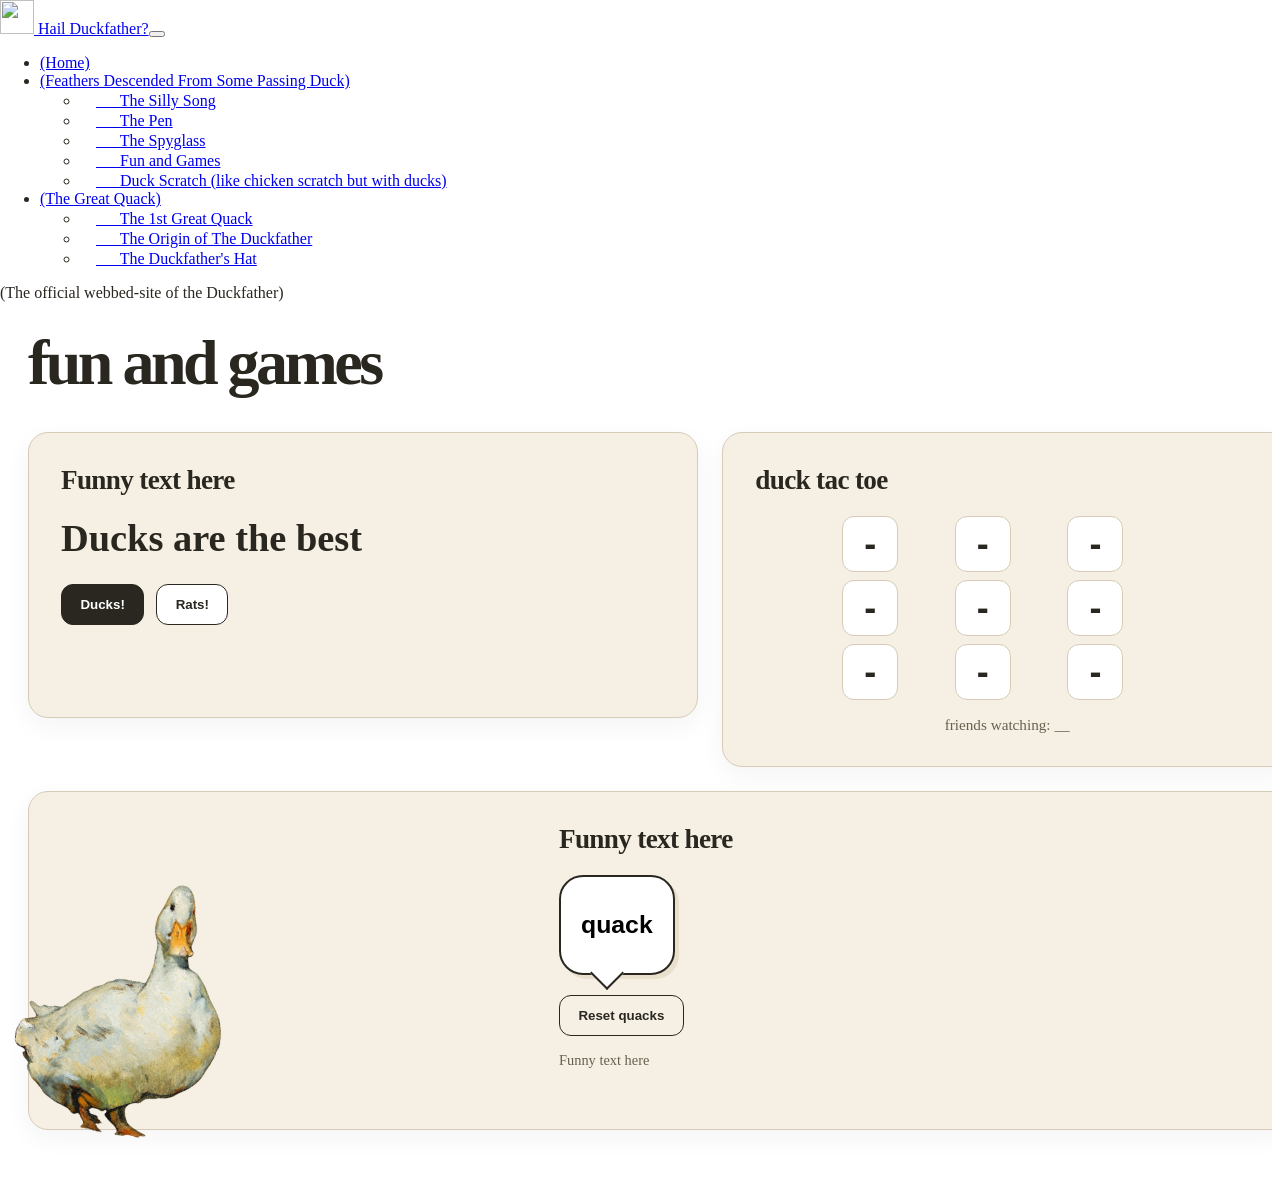
==== DatabaseTesting.html @ ebd954a9 "Update DatabaseTesting.html fixing a small bug" ====
<!doctype html>
<html lang="en">
<head>
  <meta charset="utf-8">
  <meta name="viewport" content="width=device-width, initial-scale=1">
  <title>Fun and Games | Hail Duckfather?</title>
  <meta name="description" content="Shared live games: ducks versus rats, duck-tac-toe, and a shared quack counter.">
  <link rel="canonical" href="https://duckfather.de/DatabaseTesting.html">
  <link rel="icon" href="favicon.ico">
  <meta property="og:type" content="website">
  <meta property="og:site_name" content="Hail Duckfather?">
  <meta property="og:title" content="Fun and Games | Hail Duckfather?">
  <meta property="og:description" content="Shared live games: ducks versus rats, duck-tac-toe, and a shared quack counter.">
  <meta property="og:url" content="https://duckfather.de/DatabaseTesting.html">
  <meta property="og:image" content="https://duckfather.de/Referenced_Media/DuckFather.png">
  <meta name="twitter:card" content="summary_large_image">
  <script src="site.js"></script>
  <style>
    body {
      background: #fff;
      color: #29271f;
    }

    .games-page {
      --paper: #f6f0e4;
      --paper-deep: #e9dfcd;
      --ink: #29271f;
      --muted: #68604e;
      --line: #d6cbb6;
      max-width: 1120px;
      margin: 0 auto;
      padding: 2rem 1.25rem 4rem;
    }

    .games-heading {
      margin: 0 0 2rem;
      font-size: clamp(2.25rem, 6vw, 4rem);
      font-weight: 800;
      letter-spacing: -0.055em;
      text-transform: lowercase;
    }

    .games-layout {
      display: grid;
      grid-template-columns: minmax(0, 1fr) minmax(280px, .85fr);
      gap: 1.5rem;
      align-items: start;
    }

    .games-card {
      background: var(--paper);
      border: 1px solid var(--line);
      border-radius: 1.25rem;
      padding: clamp(1.1rem, 3vw, 2rem);
      box-shadow: 0 8px 24px rgb(41 39 31 / 5%);
    }

    .games-card h2 {
      font-size: clamp(1.25rem, 3vw, 1.7rem);
      font-weight: 750;
      letter-spacing: -.025em;
      margin: 0 0 1.25rem;
    }

    .vote-card {
      min-height: 220px;
    }

    .vote-result {
      font-size: clamp(1.5rem, 4vw, 2.4rem);
      font-weight: 800;
      line-height: 1.15;
      margin: .5rem 0 1.5rem;
      overflow-wrap: anywhere;
    }

    .games-buttons {
      display: flex;
      flex-wrap: wrap;
      gap: .75rem;
    }

    .games-page .game-button {
      border: 1px solid var(--ink);
      border-radius: .75rem;
      padding: .75rem 1.15rem;
      font-weight: 700;
      transition: transform .15s ease, background-color .15s ease;
    }

    .games-page .game-button:hover {
      transform: translateY(-2px);
    }

    .game-button-dark {
      background: var(--ink);
      color: white;
    }

    .game-button-light {
      background: #fff;
      color: var(--ink);
    }

    .game-button-light:hover {
      background: var(--paper-deep);
    }

    .ttt-board {
      display: grid;
      grid-template-columns: repeat(3, minmax(0, 1fr));
      gap: .5rem;
      width: min(100%, 330px);
      margin: 0 auto 1rem;
    }

    .games-page .buttonDuck {
      aspect-ratio: 1;
      min-width: 0;
      border: 1px solid var(--line);
      border-radius: .75rem;
      background: #fff;
      color: var(--ink);
      font-size: clamp(1.5rem, 5vw, 2.25rem);
      font-weight: 700;
    }

    .games-page .buttonDuck:hover {
      background: var(--paper-deep);
    }

    .online-count {
      margin: 1rem 0 0;
      color: var(--muted);
      text-align: center;
      font-size: .95rem;
    }

    .games-page .quack-card {
      position: relative;
      display: grid;
      grid-template-columns: minmax(0, 1fr);
      overflow: visible;
      margin-top: 1.5rem;
      min-height: 250px;
      padding-left: clamp(1.25rem, 5vw, 3rem);
    }

    .games-page .quack-content {
      position: relative;
      z-index: 1;
      width: min(100%, 700px);
      margin-left: auto;
      margin-right: 0;
    }

    /* Override the shared site stylesheet's broad container-image width rule. */
    .games-page .painted-duck {
      position: absolute;
      z-index: 2;
      display: block;
      width: clamp(120px, 19vw, 205px);
      max-width: none;
      max-height: 260px;
      height: auto;
      object-fit: contain;
      left: -35px;
      bottom: -4px;
      transform: rotate(12deg);
      transform-origin: bottom center;
      pointer-events: none;
    }

    .games-page .quack-bubble {
      position: relative;
      min-height: 100px;
      display: flex;
      align-items: center;
      justify-content: center;
      padding: 1.25rem;
      margin-bottom: 1.25rem;
      border: 2px solid var(--ink);
      border-radius: 1.5rem;
      background: #fff;
      font-size: clamp(1.1rem, 2.5vw, 1.55rem);
      font-weight: 750;
      line-height: 1.35;
      overflow-wrap: anywhere;
      white-space: pre-wrap;
      box-shadow: 4px 4px 0 var(--paper-deep);
    }

    .games-page .quack-bubble::after {
      content: "";
      position: absolute;
      left: 34px;
      bottom: -12px;
      width: 22px;
      height: 22px;
      background: #fff;
      border-right: 2px solid var(--ink);
      border-bottom: 2px solid var(--ink);
      transform: rotate(45deg);
    }

    .quack-actions { display: flex; flex-wrap: wrap; gap: .65rem; }
    .reset-button { background: transparent; color: var(--ink); }

    .games-note {
      margin: 1rem 0 0;
      color: var(--muted);
      font-size: .9rem;
    }

    .quack-status {
      min-height: 1.2em;
      margin: .65rem 0 0;
      color: #8b2e22;
      font-size: .9rem;
    }

    @media (max-width: 760px) {
      .games-page { padding: 1.5rem 1rem 3rem; }
      .games-layout { grid-template-columns: 1fr; }
      .games-page .quack-card { min-height: 225px; padding-left: 1rem; }
      .games-page .quack-content { width: calc(100% - 70px); }
      .games-page .painted-duck {
        width: 135px;
        max-height: 210px;
        left: -35px;
        bottom: 0;
        transform: rotate(12deg);
      }
      .games-page .quack-bubble::after { left: 20px; }
    }

    @media (max-width: 420px) {
      .games-page .quack-card { padding: 1rem; padding-left: .75rem; }
      .games-page .quack-content { width: calc(100% - 45px); }
      .games-page .painted-duck { width: 100px; left: -25px; }
      .games-page .game-button { padding: .7rem .85rem; }
      .games-page .quack-bubble { padding: .85rem; }
    }
  </style>
</head>
<body onpageshow="usersOnlineFunction(1)" onpagehide="usersOnlineFunction(-1)">
  <main class="container games-page">
    <h1 class="games-heading">fun and games</h1>

    <div class="games-layout">
      <section class="games-card vote-card" aria-labelledby="vote-heading">
        <h2 id="vote-heading">Funny text here</h2>
        <p class="vote-result" id="displayText" aria-live="polite">Ducks are the best</p>
        <div class="games-buttons">
          <button class="game-button game-button-dark" type="button" onclick="duckFunction()">Ducks!</button>
          <button class="game-button game-button-light" type="button" onclick="ratFunction()">Rats!</button>
        </div>
      </section>

      <section class="games-card" aria-labelledby="ttt-heading">
        <h2 id="ttt-heading">duck tac toe</h2>
        <div class="ttt-board" aria-label="Duck-tac-toe board">
          <button class="buttonDuck" id="1a" type="button" onclick="playCell('_1a')" aria-label="Top left square">-</button>
          <button class="buttonDuck" id="1b" type="button" onclick="playCell('_1b')" aria-label="Top middle square">-</button>
          <button class="buttonDuck" id="1c" type="button" onclick="playCell('_1c')" aria-label="Top right square">-</button>
          <button class="buttonDuck" id="2a" type="button" onclick="playCell('_2a')" aria-label="Middle left square">-</button>
          <button class="buttonDuck" id="2b" type="button" onclick="playCell('_2b')" aria-label="Center square">-</button>
          <button class="buttonDuck" id="2c" type="button" onclick="playCell('_2c')" aria-label="Middle right square">-</button>
          <button class="buttonDuck" id="3a" type="button" onclick="playCell('_3a')" aria-label="Bottom left square">-</button>
          <button class="buttonDuck" id="3b" type="button" onclick="playCell('_3b')" aria-label="Bottom middle square">-</button>
          <button class="buttonDuck" id="3c" type="button" onclick="playCell('_3c')" aria-label="Bottom right square">-</button>
        </div>
        <p class="online-count">friends watching: <span id="usersOnline">__</span></p>
      </section>
    </div>

    <section class="games-card quack-card" aria-labelledby="quack-heading">
      <img class="painted-duck" src="Referenced_Media/PaintedDuck1.png" alt="Painted duck peeking in from the left">
      <div class="quack-content">
        <h2 id="quack-heading">Funny text here</h2>
        <button class="quack-bubble" id="quackText" type="button" aria-live="polite" onclick="quackFunction()">quack</button>
        <div class="quack-actions">
          <button class="game-button reset-button" type="button" onclick="resetQuacks()">Reset quacks</button>
        </div>
        <p class="games-note">Funny text here</p>
        <p class="quack-status" id="quackStatus" role="status" aria-live="polite"></p>
      </div>
    </section>
  </main>

  <script src="https://www.gstatic.com/firebasejs/7.17.1/firebase-app.js"></script>
  <script src="https://www.gstatic.com/firebasejs/7.17.1/firebase-firestore.js"></script>
  <script src="https://www.gstatic.com/firebasejs/7.17.1/firebase-database.js"></script>
  <script src="https://www.gstatic.com/firebasejs/7.17.1/firebase-analytics.js"></script>
  <script>
    var firebaseConfig = {
      apiKey: "AIzaSyC_kt8C2WVY5-NelCH2368ISKJYCMgqrVw",
      authDomain: "duckfatherwebsite.firebaseapp.com",
      databaseURL: "https://duckfatherwebsite.firebaseio.com",
      projectId: "duckfatherwebsite",
      storageBucket: "duckfatherwebsite.appspot.com",
      messagingSenderId: "378512363534",
      appId: "1:378512363534:web:5d079ba167130bce74ec5f",
      measurementId: "G-XN358D4C48"
    };

    firebase.initializeApp(firebaseConfig);
    if (firebase.analytics) firebase.analytics();

    var database = firebase.database();
    var displayVar = document.getElementById('displayText');
    var quackText = document.getElementById('quackText');
    var quackStatus = document.getElementById('quackStatus');
    var quackButton = document.getElementById('quackText');

    database.ref('text').on('value', function (snap) {
      displayVar.innerText = snap.val() || 'Ducks are the best';
    });

    database.ref('button1').on('value', function (snap) {
      quackText.innerText = snap.val() || 'quack';
    });

    database.ref('usersOnline').on('value', function (snap) {
      document.getElementById('usersOnline').innerText = snap.val();
    });

    function usersOnlineFunction(comeOrGo) {
      database.ref().update({ usersOnline: firebase.database.ServerValue.increment(comeOrGo) });
    }

    function duckFunction() {
      database.ref().update({ text: 'Ducks are the best' });
    }

    function ratFunction() {
      database.ref().update({ text: 'Rats are the best' });
    }

    var cellIds = ['_1a', '_1b', '_1c', '_2a', '_2b', '_2c', '_3a', '_3b', '_3c'];
    cellIds.forEach(function (key) {
      database.ref(key).on('value', function (snap) {
        var button = document.getElementById(key.slice(1));
        if (button) button.innerText = snap.val() || '--';
      });
    });

    function playCell(key) {
      var cellRef = database.ref(key);
      cellRef.transaction(function (current) {
        if (current === '--' || current === null) return '🦆';
        if (current === '🦆') return '🐀';
        return '--';
      });
    }

    function quackFunction() {
      quackButton.disabled = true;
      quackStatus.innerText = '';
      database.ref('button1').transaction(function (current) {
        if (typeof current !== 'string' || !current.trim()) return 'quack';
        return current.trimEnd() + ' quack';
      }, function (error, committed) {
        quackButton.disabled = false;
        if (error) {
          quackStatus.innerText = 'Could not add a quack: ' + error.message;
        } else if (!committed) {
          quackStatus.innerText = 'Quack was not saved. Try again.';
        }
      }, false);
    }

    function resetQuacks() {
      quackStatus.innerText = '';
      database.ref('button1').set('quack', function (error) {
        if (error) quackStatus.innerText = 'Could not reset quacks: ' + error.message;
      });
    }
  </script>
</body>
</html>
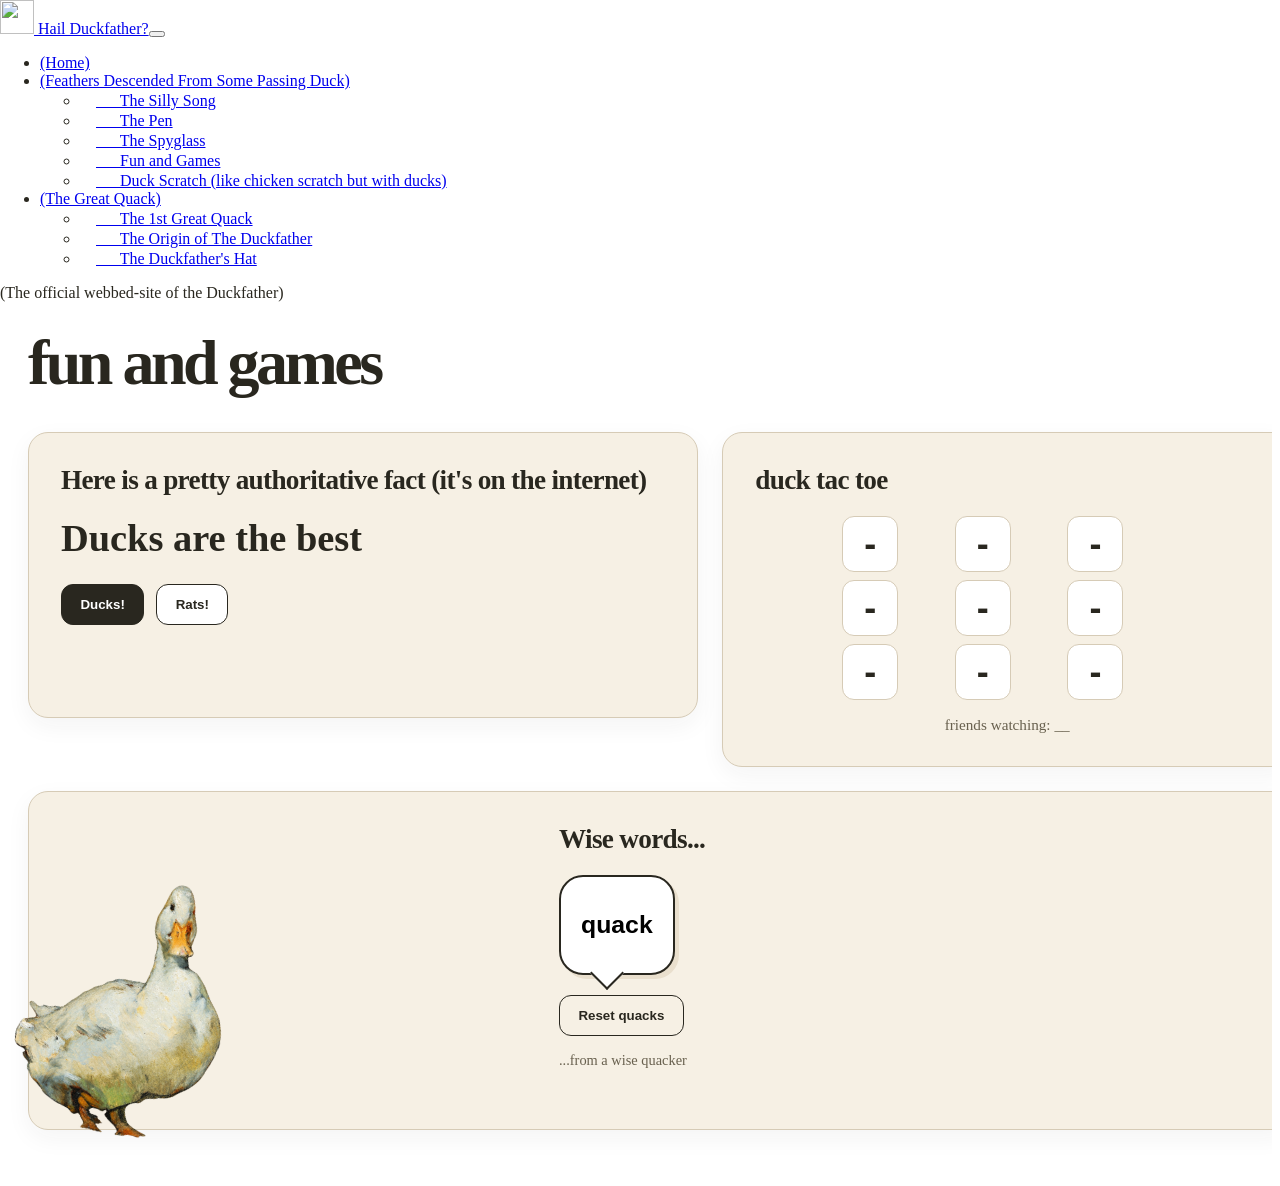
==== commit b9366815: "Update DatabaseTesting.html small other changes" ====
--- a/DatabaseTesting.html
+++ b/DatabaseTesting.html
@@ -245,11 +245,11 @@
 </head>
 <body onpageshow="usersOnlineFunction(1)" onpagehide="usersOnlineFunction(-1)">
   <main class="container games-page">
-    <h1 class="games-heading">fun and games</h1>
+    <h1 class="games-heading">Fun and Games</h1>
 
     <div class="games-layout">
       <section class="games-card vote-card" aria-labelledby="vote-heading">
-        <h2 id="vote-heading">Funny text here</h2>
+        <h2 id="vote-heading">Here is a pretty authoritative fact (it's on the internet)</h2>
         <p class="vote-result" id="displayText" aria-live="polite">Ducks are the best</p>
         <div class="games-buttons">
           <button class="game-button game-button-dark" type="button" onclick="duckFunction()">Ducks!</button>
@@ -277,12 +277,12 @@
     <section class="games-card quack-card" aria-labelledby="quack-heading">
       <img class="painted-duck" src="Referenced_Media/PaintedDuck1.png" alt="Painted duck peeking in from the left">
       <div class="quack-content">
-        <h2 id="quack-heading">Funny text here</h2>
+        <h2 id="quack-heading">Wise words...</h2>
         <button class="quack-bubble" id="quackText" type="button" aria-live="polite" onclick="quackFunction()">quack</button>
         <div class="quack-actions">
           <button class="game-button reset-button" type="button" onclick="resetQuacks()">Reset quacks</button>
         </div>
-        <p class="games-note">Funny text here</p>
+        <p class="games-note">...from a wise quacker</p>
         <p class="quack-status" id="quackStatus" role="status" aria-live="polite"></p>
       </div>
     </section>
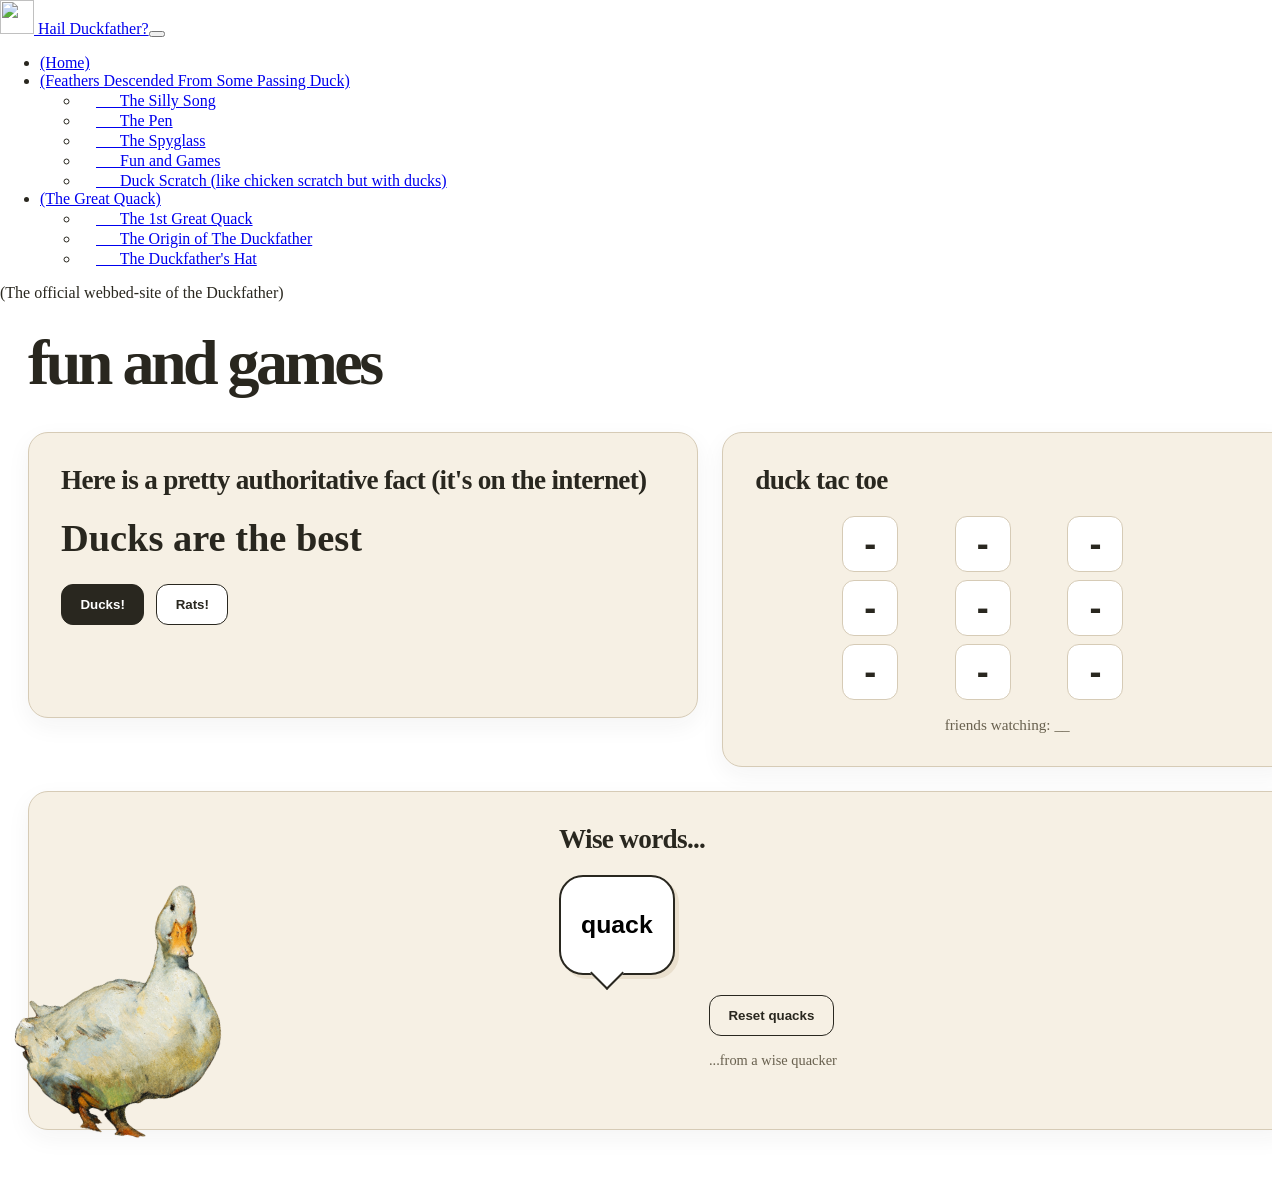
==== commit 8847df33: "Update DatabaseTesting.html" ====
--- a/DatabaseTesting.html
+++ b/DatabaseTesting.html
@@ -204,10 +204,10 @@
     }
 
     .quack-actions { display: flex; flex-wrap: wrap; gap: .65rem; }
-    .reset-button { background: transparent; color: var(--ink); }
+    .reset-button { background: transparent; color: var(--ink); transform: translateX(150px); }
 
     .games-note {
-      margin: 1rem 0 0;
+      margin: 1rem 0 0 150px;
       color: var(--muted);
       font-size: .9rem;
     }
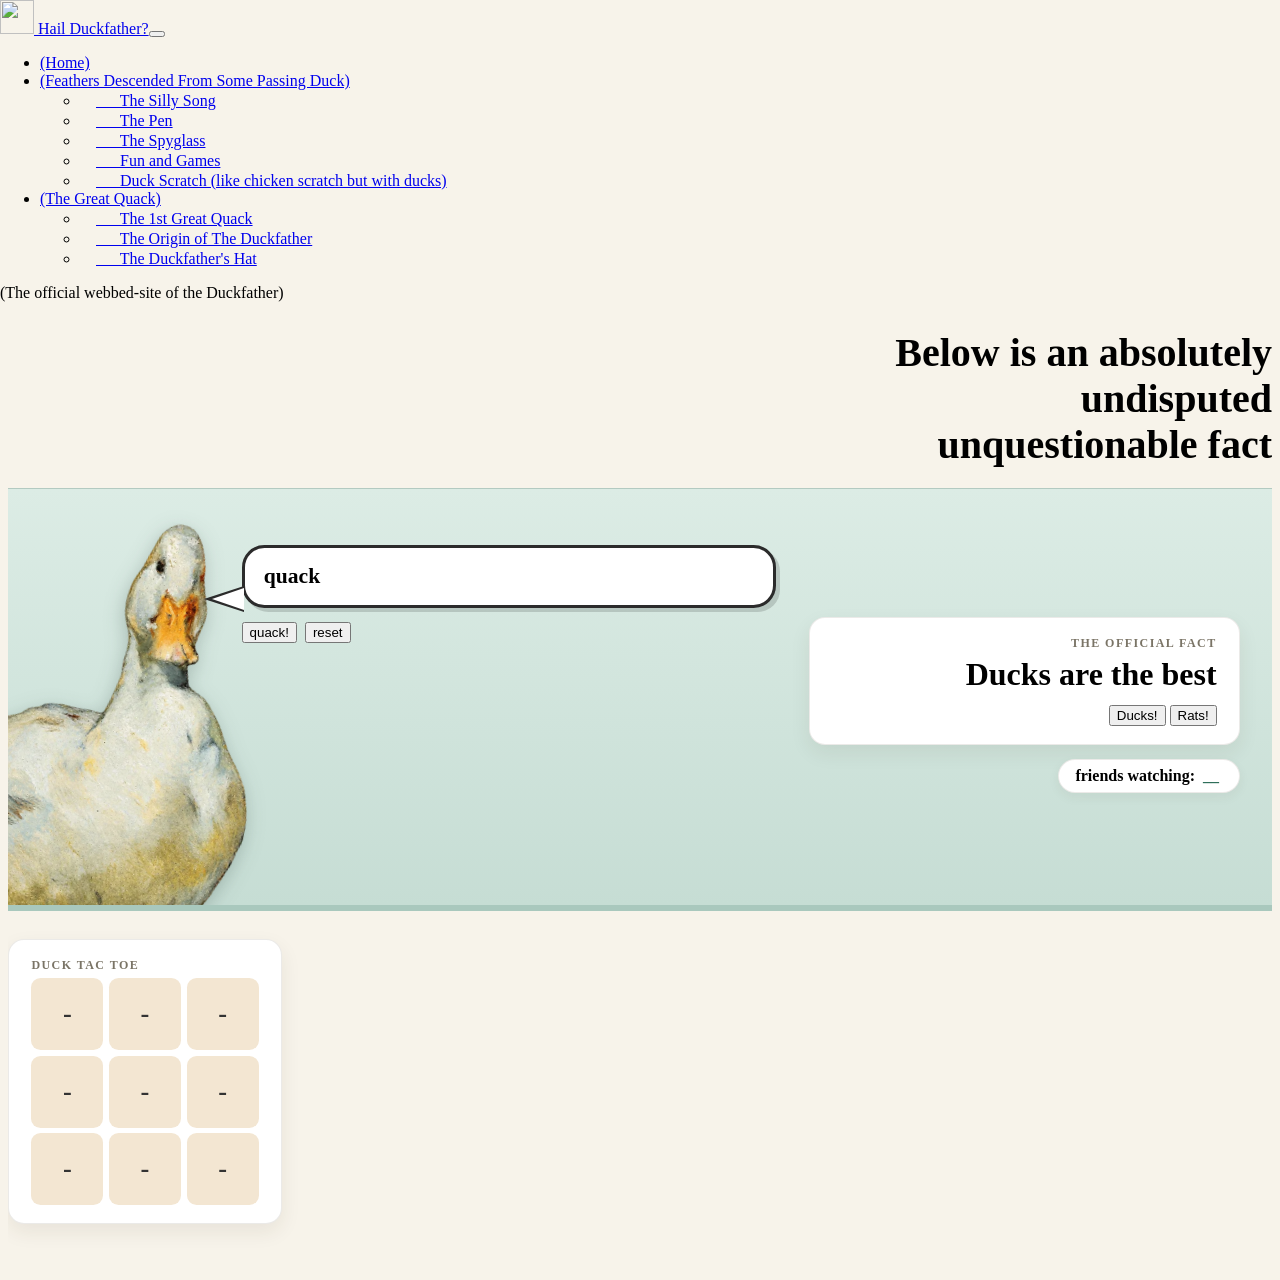
==== commit fc6bfb8b: "Add files via upload" ====
--- a/DatabaseTesting.html
+++ b/DatabaseTesting.html
@@ -1,381 +1,313 @@
 <!doctype html>
 <html lang="en">
-<head>
-  <meta charset="utf-8">
-  <meta name="viewport" content="width=device-width, initial-scale=1">
-  <title>Fun and Games | Hail Duckfather?</title>
-  <meta name="description" content="Shared live games: ducks versus rats, duck-tac-toe, and a shared quack counter.">
-  <link rel="canonical" href="https://duckfather.de/DatabaseTesting.html">
-  <link rel="icon" href="favicon.ico">
-  <meta property="og:type" content="website">
-  <meta property="og:site_name" content="Hail Duckfather?">
-  <meta property="og:title" content="Fun and Games | Hail Duckfather?">
-  <meta property="og:description" content="Shared live games: ducks versus rats, duck-tac-toe, and a shared quack counter.">
-  <meta property="og:url" content="https://duckfather.de/DatabaseTesting.html">
-  <meta property="og:image" content="https://duckfather.de/Referenced_Media/DuckFather.png">
-  <meta name="twitter:card" content="summary_large_image">
-  <script src="site.js"></script>
-  <style>
-    body {
-      background: #fff;
-      color: #29271f;
-    }
-
-    .games-page {
-      --paper: #f6f0e4;
-      --paper-deep: #e9dfcd;
-      --ink: #29271f;
-      --muted: #68604e;
-      --line: #d6cbb6;
-      max-width: 1120px;
-      margin: 0 auto;
-      padding: 2rem 1.25rem 4rem;
-    }
-
-    .games-heading {
-      margin: 0 0 2rem;
-      font-size: clamp(2.25rem, 6vw, 4rem);
-      font-weight: 800;
-      letter-spacing: -0.055em;
-      text-transform: lowercase;
-    }
-
-    .games-layout {
-      display: grid;
-      grid-template-columns: minmax(0, 1fr) minmax(280px, .85fr);
-      gap: 1.5rem;
-      align-items: start;
-    }
-
-    .games-card {
-      background: var(--paper);
-      border: 1px solid var(--line);
-      border-radius: 1.25rem;
-      padding: clamp(1.1rem, 3vw, 2rem);
-      box-shadow: 0 8px 24px rgb(41 39 31 / 5%);
-    }
-
-    .games-card h2 {
-      font-size: clamp(1.25rem, 3vw, 1.7rem);
-      font-weight: 750;
-      letter-spacing: -.025em;
-      margin: 0 0 1.25rem;
-    }
-
-    .vote-card {
-      min-height: 220px;
-    }
-
-    .vote-result {
-      font-size: clamp(1.5rem, 4vw, 2.4rem);
-      font-weight: 800;
-      line-height: 1.15;
-      margin: .5rem 0 1.5rem;
-      overflow-wrap: anywhere;
-    }
-
-    .games-buttons {
-      display: flex;
-      flex-wrap: wrap;
-      gap: .75rem;
-    }
-
-    .games-page .game-button {
-      border: 1px solid var(--ink);
-      border-radius: .75rem;
-      padding: .75rem 1.15rem;
-      font-weight: 700;
-      transition: transform .15s ease, background-color .15s ease;
-    }
-
-    .games-page .game-button:hover {
-      transform: translateY(-2px);
-    }
-
-    .game-button-dark {
-      background: var(--ink);
-      color: white;
-    }
-
-    .game-button-light {
-      background: #fff;
-      color: var(--ink);
-    }
-
-    .game-button-light:hover {
-      background: var(--paper-deep);
-    }
-
-    .ttt-board {
-      display: grid;
-      grid-template-columns: repeat(3, minmax(0, 1fr));
-      gap: .5rem;
-      width: min(100%, 330px);
-      margin: 0 auto 1rem;
-    }
-
-    .games-page .buttonDuck {
-      aspect-ratio: 1;
-      min-width: 0;
-      border: 1px solid var(--line);
-      border-radius: .75rem;
-      background: #fff;
-      color: var(--ink);
-      font-size: clamp(1.5rem, 5vw, 2.25rem);
-      font-weight: 700;
-    }
-
-    .games-page .buttonDuck:hover {
-      background: var(--paper-deep);
-    }
-
-    .online-count {
-      margin: 1rem 0 0;
-      color: var(--muted);
-      text-align: center;
-      font-size: .95rem;
-    }
-
-    .games-page .quack-card {
-      position: relative;
-      display: grid;
-      grid-template-columns: minmax(0, 1fr);
-      overflow: visible;
-      margin-top: 1.5rem;
-      min-height: 250px;
-      padding-left: clamp(1.25rem, 5vw, 3rem);
-    }
-
-    .games-page .quack-content {
-      position: relative;
-      z-index: 1;
-      width: min(100%, 700px);
-      margin-left: auto;
-      margin-right: 0;
-    }
-
-    /* Override the shared site stylesheet's broad container-image width rule. */
-    .games-page .painted-duck {
-      position: absolute;
-      z-index: 2;
-      display: block;
-      width: clamp(120px, 19vw, 205px);
-      max-width: none;
-      max-height: 260px;
-      height: auto;
-      object-fit: contain;
-      left: -35px;
-      bottom: -4px;
-      transform: rotate(12deg);
-      transform-origin: bottom center;
-      pointer-events: none;
-    }
-
-    .games-page .quack-bubble {
-      position: relative;
-      min-height: 100px;
-      display: flex;
-      align-items: center;
-      justify-content: center;
-      padding: 1.25rem;
-      margin-bottom: 1.25rem;
-      border: 2px solid var(--ink);
-      border-radius: 1.5rem;
-      background: #fff;
-      font-size: clamp(1.1rem, 2.5vw, 1.55rem);
-      font-weight: 750;
-      line-height: 1.35;
-      overflow-wrap: anywhere;
-      white-space: pre-wrap;
-      box-shadow: 4px 4px 0 var(--paper-deep);
-    }
-
-    .games-page .quack-bubble::after {
-      content: "";
-      position: absolute;
-      left: 34px;
-      bottom: -12px;
-      width: 22px;
-      height: 22px;
-      background: #fff;
-      border-right: 2px solid var(--ink);
-      border-bottom: 2px solid var(--ink);
-      transform: rotate(45deg);
-    }
-
-    .quack-actions { display: flex; flex-wrap: wrap; gap: .65rem; }
-    .reset-button { background: transparent; color: var(--ink); transform: translateX(150px); }
-
-    .games-note {
-      margin: 1rem 0 0 150px;
-      color: var(--muted);
-      font-size: .9rem;
-    }
-
-    .quack-status {
-      min-height: 1.2em;
-      margin: .65rem 0 0;
-      color: #8b2e22;
-      font-size: .9rem;
-    }
-
-    @media (max-width: 760px) {
-      .games-page { padding: 1.5rem 1rem 3rem; }
-      .games-layout { grid-template-columns: 1fr; }
-      .games-page .quack-card { min-height: 225px; padding-left: 1rem; }
-      .games-page .quack-content { width: calc(100% - 70px); }
-      .games-page .painted-duck {
-        width: 135px;
-        max-height: 210px;
-        left: -35px;
-        bottom: 0;
-        transform: rotate(12deg);
-      }
-      .games-page .quack-bubble::after { left: 20px; }
-    }
-
-    @media (max-width: 420px) {
-      .games-page .quack-card { padding: 1rem; padding-left: .75rem; }
-      .games-page .quack-content { width: calc(100% - 45px); }
-      .games-page .painted-duck { width: 100px; left: -25px; }
-      .games-page .game-button { padding: .7rem .85rem; }
-      .games-page .quack-bubble { padding: .85rem; }
-    }
-  </style>
-</head>
-<body onpageshow="usersOnlineFunction(1)" onpagehide="usersOnlineFunction(-1)">
-  <main class="container games-page">
-    <h1 class="games-heading">Fun and Games</h1>
-
-    <div class="games-layout">
-      <section class="games-card vote-card" aria-labelledby="vote-heading">
-        <h2 id="vote-heading">Here is a pretty authoritative fact (it's on the internet)</h2>
-        <p class="vote-result" id="displayText" aria-live="polite">Ducks are the best</p>
-        <div class="games-buttons">
-          <button class="game-button game-button-dark" type="button" onclick="duckFunction()">Ducks!</button>
-          <button class="game-button game-button-light" type="button" onclick="ratFunction()">Rats!</button>
+  <head>
+    <!-- Required meta tags -->
+    <meta charset="utf-8">
+    <meta name="viewport" content="width=device-width, initial-scale=1">
+    <title>Fun and Games | Hail Duckfather?</title>
+    <meta name="description" content="Shared live games: argue ducks versus rats, play duck-tac-toe and quack along with everyone else on the page.">
+    <link rel="canonical" href="https://duckfather.de/DatabaseTesting.html">
+    <link rel="icon" href="favicon.ico">
+    <meta property="og:type" content="website">
+    <meta property="og:site_name" content="Hail Duckfather?">
+    <meta property="og:title" content="Fun and Games | Hail Duckfather?">
+    <meta property="og:description" content="Shared live games: argue ducks versus rats, play duck-tac-toe and quack along with everyone else on the page.">
+    <meta property="og:url" content="https://duckfather.de/DatabaseTesting.html">
+    <meta property="og:image" content="https://duckfather.de/Referenced_Media/DuckFather.png">
+    <meta name="twitter:card" content="summary_large_image">
+    <script src="site.js"></script>
+    <link rel="stylesheet" href="games.css">
+  </head>
+  <body class="games-page" onpageshow="usersOnlineFunction(1)" onpagehide="usersOnlineFunction(-1)">
+
+<main class="games">
+
+  <header class="container games-header">
+    <h1 class="games-title">Below is an absolutely undisputed unquestionable fact</h1>
+  </header>
+
+  <section class="stage" aria-label="The quacking duck and the official fact">
+    <div class="stage-grid">
+      <div class="duck-col">
+        <picture>
+          <source srcset="Referenced_Media/PaintedDuck1.webp" type="image/webp">
+          <img id="duck" class="duck" src="Referenced_Media/PaintedDuck1.png" alt="A painted white duck leaning in from the left edge of the screen" width="1112" height="1415">
+        </picture>
+      </div>
+
+      <div class="bubble-col">
+        <div class="bubble" id="bubble"><div class="bubble-text" id="button1">quack</div></div>
+        <div class="bubble-actions">
+          <button class="btn btn-dark btn-lg px-4" id="quackBtn" onclick="quackFunction()">quack!</button>
+          <button class="btn btn-outline-dark btn-lg" id="resetBtn" onclick="resetQuackFunction()">reset</button>
         </div>
-      </section>
-
-      <section class="games-card" aria-labelledby="ttt-heading">
-        <h2 id="ttt-heading">duck tac toe</h2>
-        <div class="ttt-board" aria-label="Duck-tac-toe board">
-          <button class="buttonDuck" id="1a" type="button" onclick="playCell('_1a')" aria-label="Top left square">-</button>
-          <button class="buttonDuck" id="1b" type="button" onclick="playCell('_1b')" aria-label="Top middle square">-</button>
-          <button class="buttonDuck" id="1c" type="button" onclick="playCell('_1c')" aria-label="Top right square">-</button>
-          <button class="buttonDuck" id="2a" type="button" onclick="playCell('_2a')" aria-label="Middle left square">-</button>
-          <button class="buttonDuck" id="2b" type="button" onclick="playCell('_2b')" aria-label="Center square">-</button>
-          <button class="buttonDuck" id="2c" type="button" onclick="playCell('_2c')" aria-label="Middle right square">-</button>
-          <button class="buttonDuck" id="3a" type="button" onclick="playCell('_3a')" aria-label="Bottom left square">-</button>
-          <button class="buttonDuck" id="3b" type="button" onclick="playCell('_3b')" aria-label="Bottom middle square">-</button>
-          <button class="buttonDuck" id="3c" type="button" onclick="playCell('_3c')" aria-label="Bottom right square">-</button>
-        </div>
-        <p class="online-count">friends watching: <span id="usersOnline">__</span></p>
-      </section>
+        <p class="bubble-hint" id="quackHint" hidden>The duck is out of breath. Press reset.</p>
+      </div>
+
+      <div class="fact-col">
+        <aside class="fact-card games-card">
+          <p class="card-label">the official fact</p>
+          <h2 title="this text is the same no matter which device views this page" id="displayText">Ducks are the best</h2>
+          <div>
+            <button class="btn btn-outline-dark me-2" onclick="duckFunction()">Ducks!</button>
+            <button class="btn btn-outline-dark" onclick="ratFunction()">Rats!</button>
+          </div>
+        </aside>
+        <div class="watchers">friends watching: <span id="usersOnline">__</span></div>
+      </div>
     </div>
-
-    <section class="games-card quack-card" aria-labelledby="quack-heading">
-      <img class="painted-duck" src="Referenced_Media/PaintedDuck1.png" alt="Painted duck peeking in from the left">
-      <div class="quack-content">
-        <h2 id="quack-heading">Wise words...</h2>
-        <button class="quack-bubble" id="quackText" type="button" aria-live="polite" onclick="quackFunction()">quack</button>
-        <div class="quack-actions">
-          <button class="game-button reset-button" type="button" onclick="resetQuacks()">Reset quacks</button>
-        </div>
-        <p class="games-note">...from a wise quacker</p>
-        <p class="quack-status" id="quackStatus" role="status" aria-live="polite"></p>
+  </section>
+
+  <section class="container games-lower">
+    <div class="ttt-card games-card">
+      <p class="card-label">duck tac toe</p>
+      <div class="ttt-board">
+        <button class="buttonDuck" id="1a" onclick="_1aFunction()">-</button>
+        <button class="buttonDuck" id="1b" onclick="_1bFunction()">-</button>
+        <button class="buttonDuck" id="1c" onclick="_1cFunction()">-</button>
+        <button class="buttonDuck" id="2a" onclick="_2aFunction()">-</button>
+        <button class="buttonDuck" id="2b" onclick="_2bFunction()">-</button>
+        <button class="buttonDuck" id="2c" onclick="_2cFunction()">-</button>
+        <button class="buttonDuck" id="3a" onclick="_3aFunction()">-</button>
+        <button class="buttonDuck" id="3b" onclick="_3bFunction()">-</button>
+        <button class="buttonDuck" id="3c" onclick="_3cFunction()">-</button>
       </div>
-    </section>
-  </main>
-
+    </div>
+  </section>
+</main>
+
+  <!-- The core Firebase JS SDK is always required and must be listed first -->
   <script src="https://www.gstatic.com/firebasejs/7.17.1/firebase-app.js"></script>
   <script src="https://www.gstatic.com/firebasejs/7.17.1/firebase-firestore.js"></script>
   <script src="https://www.gstatic.com/firebasejs/7.17.1/firebase-database.js"></script>
+  <!-- TODO: Add SDKs for Firebase products that you want to use
+    https://firebase.google.com/docs/web/setup#available-libraries -->
   <script src="https://www.gstatic.com/firebasejs/7.17.1/firebase-analytics.js"></script>
+
   <script>
-    var firebaseConfig = {
-      apiKey: "AIzaSyC_kt8C2WVY5-NelCH2368ISKJYCMgqrVw",
-      authDomain: "duckfatherwebsite.firebaseapp.com",
-      databaseURL: "https://duckfatherwebsite.firebaseio.com",
-      projectId: "duckfatherwebsite",
-      storageBucket: "duckfatherwebsite.appspot.com",
-      messagingSenderId: "378512363534",
-      appId: "1:378512363534:web:5d079ba167130bce74ec5f",
-      measurementId: "G-XN358D4C48"
-    };
-
-    firebase.initializeApp(firebaseConfig);
-    if (firebase.analytics) firebase.analytics();
-
-    var database = firebase.database();
-    var displayVar = document.getElementById('displayText');
-    var quackText = document.getElementById('quackText');
-    var quackStatus = document.getElementById('quackStatus');
-    var quackButton = document.getElementById('quackText');
-
-    database.ref('text').on('value', function (snap) {
-      displayVar.innerText = snap.val() || 'Ducks are the best';
-    });
-
-    database.ref('button1').on('value', function (snap) {
-      quackText.innerText = snap.val() || 'quack';
-    });
-
-    database.ref('usersOnline').on('value', function (snap) {
-      document.getElementById('usersOnline').innerText = snap.val();
-    });
-
-    function usersOnlineFunction(comeOrGo) {
-      database.ref().update({ usersOnline: firebase.database.ServerValue.increment(comeOrGo) });
-    }
-
-    function duckFunction() {
-      database.ref().update({ text: 'Ducks are the best' });
-    }
-
-    function ratFunction() {
-      database.ref().update({ text: 'Rats are the best' });
-    }
-
-    var cellIds = ['_1a', '_1b', '_1c', '_2a', '_2b', '_2c', '_3a', '_3b', '_3c'];
-    cellIds.forEach(function (key) {
-      database.ref(key).on('value', function (snap) {
-        var button = document.getElementById(key.slice(1));
-        if (button) button.innerText = snap.val() || '--';
-      });
-    });
-
-    function playCell(key) {
-      var cellRef = database.ref(key);
-      cellRef.transaction(function (current) {
-        if (current === '--' || current === null) return '🦆';
-        if (current === '🦆') return '🐀';
-        return '--';
-      });
-    }
-
-    function quackFunction() {
-      quackButton.disabled = true;
-      quackStatus.innerText = '';
-      database.ref('button1').transaction(function (current) {
-        if (typeof current !== 'string' || !current.trim()) return 'quack';
-        return current.trimEnd() + ' quack';
-      }, function (error, committed) {
-        quackButton.disabled = false;
-        if (error) {
-          quackStatus.innerText = 'Could not add a quack: ' + error.message;
-        } else if (!committed) {
-          quackStatus.innerText = 'Quack was not saved. Try again.';
-        }
-      }, false);
-    }
-
-    function resetQuacks() {
-      quackStatus.innerText = '';
-      database.ref('button1').set('quack', function (error) {
-        if (error) quackStatus.innerText = 'Could not reset quacks: ' + error.message;
-      });
-    }
-  </script>
+	// Your web app's Firebase configuration
+	var firebaseConfig = {
+		apiKey: "AIzaSyC_kt8C2WVY5-NelCH2368ISKJYCMgqrVw",
+		authDomain: "duckfatherwebsite.firebaseapp.com",
+		databaseURL: "https://duckfatherwebsite.firebaseio.com",
+		projectId: "duckfatherwebsite",
+		storageBucket: "duckfatherwebsite.appspot.com",
+		messagingSenderId: "378512363534",
+		appId: "1:378512363534:web:5d079ba167130bce74ec5f",
+		measurementId: "G-XN358D4C48"
+	};
+	// Initialize Firebase
+	firebase.initializeApp(firebaseConfig);
+	firebase.analytics();
+	
+	
+	var displayVar = document.getElementById('displayText');
+	var dbRef1 = firebase.database().ref().child('text');
+	dbRef1.on('value', snap => displayVar.innerText = snap.val());
+	
+	// ---- The quacking duck: the shared text lives at /button1 and is shown in the speech bubble ----
+	var MAX_QUACK_LENGTH = 1800;   // stops the shared text growing without limit
+	var button1Var = document.getElementById('button1');   // the speech bubble
+	var quackBtn = document.getElementById('quackBtn');
+	var quackHint = document.getElementById('quackHint');
+	var bubbleVar = document.getElementById('bubble');   // the bubble's outer box (animated)
+	var duckVar = document.getElementById('duck');
+	var firstQuackLoad = true;
+	var dbRef2 = firebase.database().ref().child('button1');
+	dbRef2.on('value', snap => {
+		var text = String(snap.val() || "quack");
+		var changed = button1Var.textContent !== text;
+		button1Var.textContent = text;
+		var full = text.length >= MAX_QUACK_LENGTH;
+		quackBtn.disabled = full;
+		quackHint.hidden = !full;
+		if (changed && !firstQuackLoad) {
+			[bubbleVar, duckVar].forEach(el => {
+				el.classList.remove('quacked');
+				void el.offsetWidth;   // restart the animation
+				el.classList.add('quacked');
+			});
+		}
+		firstQuackLoad = false;
+	});
+	
+	var usersOnlineVar = document.getElementById('usersOnline');
+	var dbRef_usersOnline = firebase.database().ref().child('usersOnline');
+	dbRef_usersOnline.on('value', snap => usersOnlineVar.innerText = snap.val());
+	
+	
+	function usersOnlineFunction(comeOrGo) {
+		firebase.database().ref().update({usersOnline: firebase.database.ServerValue.increment(comeOrGo)});
+	}
+	
+	// These control each function of the TicTacToe board --------------------------------------------------------------------------------------------
+	
+	var _1aVar = document.getElementById('1a');
+	var dbRef1a = firebase.database().ref().child('_1a');
+	dbRef1a.on('value', snap => _1aVar.innerText = snap.val());
+	
+	function _1aFunction() {
+		if (_1aVar.innerText == "--"){
+		firebase.database().ref().update({_1a:"🦆"});
+		}
+		else if (_1aVar.innerText == "🦆") {
+		firebase.database().ref().update({_1a:"🐀"});
+		}
+		else {
+		firebase.database().ref().update({_1a:"--"});
+		}
+	}
+	
+	var _1bVar = document.getElementById('1b');
+	var dbRef1b = firebase.database().ref().child('_1b');
+	dbRef1b.on('value', snap => _1bVar.innerText = snap.val());
+	
+	function _1bFunction() {
+		if (_1bVar.innerText == "--"){
+		firebase.database().ref().update({_1b:"🦆"});
+		}
+		else if (_1bVar.innerText == "🦆") {
+		firebase.database().ref().update({_1b:"🐀"});
+		}
+		else {
+		firebase.database().ref().update({_1b:"--"});
+		}
+	}
+	
+	var _1cVar = document.getElementById('1c');
+	var dbRef1c = firebase.database().ref().child('_1c');
+	dbRef1c.on('value', snap => _1cVar.innerText = snap.val());
+	
+	function _1cFunction() {
+		if (_1cVar.innerText == "--"){
+		firebase.database().ref().update({_1c:"🦆"});
+		}
+		else if (_1cVar.innerText == "🦆") {
+		firebase.database().ref().update({_1c:"🐀"});
+		}
+		else {
+		firebase.database().ref().update({_1c:"--"});
+		}
+	}
+	
+	var _2aVar = document.getElementById('2a');
+	var dbRef2a = firebase.database().ref().child('_2a');
+	dbRef2a.on('value', snap => _2aVar.innerText = snap.val());
+	
+	function _2aFunction() {
+		if (_2aVar.innerText == "--"){
+		firebase.database().ref().update({_2a:"🦆"});
+		}
+		else if (_2aVar.innerText == "🦆") {
+		firebase.database().ref().update({_2a:"🐀"});
+		}
+		else {
+		firebase.database().ref().update({_2a:"--"});
+		}
+	}
+	
+	var _2bVar = document.getElementById('2b');
+	var dbRef2b = firebase.database().ref().child('_2b');
+	dbRef2b.on('value', snap => _2bVar.innerText = snap.val());
+	
+	function _2bFunction() {
+		if (_2bVar.innerText == "--"){
+		firebase.database().ref().update({_2b:"🦆"});
+		}
+		else if (_2bVar.innerText == "🦆") {
+		firebase.database().ref().update({_2b:"🐀"});
+		}
+		else {
+		firebase.database().ref().update({_2b:"--"});
+		}
+	}
+	
+	var _2cVar = document.getElementById('2c');
+	var dbRef2c = firebase.database().ref().child('_2c');
+	dbRef2c.on('value', snap => _2cVar.innerText = snap.val());
+	
+	function _2cFunction() {
+		if (_2cVar.innerText == "--"){
+		firebase.database().ref().update({_2c:"🦆"});
+		}
+		else if (_2cVar.innerText == "🦆") {
+		firebase.database().ref().update({_2c:"🐀"});
+		}
+		else {
+		firebase.database().ref().update({_2c:"--"});
+		}
+	}
+	
+	var _3aVar = document.getElementById('3a');
+	var dbRef3a = firebase.database().ref().child('_3a');
+	dbRef3a.on('value', snap => _3aVar.innerText = snap.val());
+	
+	function _3aFunction() {
+		if (_3aVar.innerText == "--"){
+		firebase.database().ref().update({_3a:"🦆"});
+		}
+		else if (_3aVar.innerText == "🦆") {
+		firebase.database().ref().update({_3a:"🐀"});
+		}
+		else {
+		firebase.database().ref().update({_3a:"--"});
+		}
+	}
+	
+	var _3bVar = document.getElementById('3b');
+	var dbRef3b = firebase.database().ref().child('_3b');
+	dbRef3b.on('value', snap => _3bVar.innerText = snap.val());
+	
+	function _3bFunction() {
+		if (_3bVar.innerText == "--"){
+		firebase.database().ref().update({_3b:"🦆"});
+		}
+		else if (_3bVar.innerText == "🦆") {
+		firebase.database().ref().update({_3b:"🐀"});
+		}
+		else {
+		firebase.database().ref().update({_3b:"--"});
+		}
+	}
+	
+	var _3cVar = document.getElementById('3c');
+	var dbRef3c = firebase.database().ref().child('_3c');
+	dbRef3c.on('value', snap => _3cVar.innerText = snap.val());
+	
+	function _3cFunction() {
+		if (_3cVar.innerText == "--"){
+		firebase.database().ref().update({_3c:"🦆"});
+		}
+		else if (_3cVar.innerText == "🦆") {
+		firebase.database().ref().update({_3c:"🐀"});
+		}
+		else {
+		firebase.database().ref().update({_3c:"--"});
+		}
+	}
+	
+	// End of the TicTacToe board ---------------------------------------------------------------------------------
+	
+		
+
+function duckFunction() {
+  firebase.database().ref().update({text: "Ducks are the best"});
+}
+function ratFunction() {
+  firebase.database().ref().update({text: "Rats are the best"});
+}
+function quackFunction() {
+  // A transaction makes simultaneous quacks from several visitors add up instead of overwriting each other.
+  firebase.database().ref().child('button1').transaction(function (current) {
+    current = current || "quack";
+    if (current.length >= MAX_QUACK_LENGTH) { return; }   // returning nothing cancels the write
+    return "quack " + current;
+  });
+}
+function resetQuackFunction() {
+  firebase.database().ref().update({button1: "quack"});
+}
+	</script>
+
 </body>
 </html>
--- a/games.css
+++ b/games.css
@@ -0,0 +1,185 @@
+/*
+ * games.css - styles for DatabaseTesting.html ("Fun and Games") only.
+ * Loaded after site.css, so it can override it.
+ */
+
+.games-page { background: #f7f3ea; }
+
+/* ----------------------------------------------------------------- shared bits */
+.card-label {
+  margin: 0 0 .35rem;
+  font-size: .75rem;
+  font-weight: 700;
+  letter-spacing: .12em;
+  text-transform: uppercase;
+  color: #7a7466;
+}
+.games-card {
+  background: #fff;
+  border: 1px solid rgba(60, 50, 30, .1);
+  border-radius: 1rem;
+  box-shadow: 0 .5rem 1.25rem rgba(60, 50, 30, .08);
+  padding: 1.1rem 1.4rem;
+}
+button { touch-action: manipulation; }   /* rapid taps must not trigger double-tap zoom */
+
+/* ---------------------------------------------------------------------- header */
+.games-header { padding-top: 1.25rem; padding-bottom: 1.25rem; }
+.games-title {
+  margin: 0 0 0 auto;
+  max-width: 22ch;
+  text-align: right;
+  font-size: clamp(1.5rem, 3.4vw, 2.5rem);
+  font-weight: 700;
+  line-height: 1.15;
+}
+
+/* ----------------------------------------------------------------------- stage */
+/* Full-width band: the duck leans in from the left edge of the screen. */
+.stage {
+  --w: clamp(13rem, 34vw, 25rem);            /* displayed width of the whole duck image */
+  position: relative;
+  overflow: hidden;                          /* clips the duck at the screen edge and the bottom */
+  padding-top: 1rem;
+  background: linear-gradient(180deg, #dcece5 0%, #c6ddd4 100%);
+  border-top: 1px solid rgba(40, 70, 60, .12);
+  border-bottom: 6px solid #a9c8bd;
+}
+.stage-grid {
+  display: grid;
+  grid-template-columns: calc(var(--w) * .46) minmax(0, 1fr);
+  column-gap: .5rem;
+  padding-right: 1rem;
+  align-items: start;
+}
+.duck-col {
+  position: relative;
+  height: calc(var(--w) * 1.0);
+}
+.duck {
+  position: absolute;
+  top: 0;
+  left: calc(var(--w) * -.5);                /* hides the left half off-screen */
+  width: var(--w);
+  max-width: none;                           /* site.css caps images at 100% of their parent */
+  height: auto;
+  transform: rotate(14deg);
+  transform-origin: 60% 90%;
+  filter: drop-shadow(0 .4rem .6rem rgba(30, 50, 45, .25));
+  pointer-events: none;
+}
+
+/* ---------------------------------------------------------------- speech bubble */
+.bubble-col { position: relative; z-index: 1; padding-top: calc(var(--w) * .1); padding-bottom: 1rem; }   /* text and buttons stay above the duck */
+.bubble {
+  position: relative;
+  margin-left: 2.6rem;                       /* room for the tail */
+  max-width: 36rem;
+  background: #fff;
+  border: 3px solid #2b2b2b;
+  border-radius: 1.4rem;
+  box-shadow: 4px 4px 0 rgba(0, 0, 0, .15);
+}
+.bubble-text {
+  max-height: 10rem;
+  overflow-y: auto;
+  padding: .9rem 1.2rem;
+  border-radius: inherit;
+  font-size: clamp(1rem, 2.4vw, 1.35rem);
+  font-weight: 600;
+  line-height: 1.3;
+  overflow-wrap: anywhere;
+}
+/* Tail pointing back at the duck's beak: one triangle for the border, one for the fill. */
+.bubble::before,
+.bubble::after {
+  content: "";
+  position: absolute;
+  top: calc(var(--w) * .1);
+  border-style: solid;
+  border-color: transparent;
+}
+.bubble::before { left: -2.55rem; margin-top: -.15rem; border-width: .85rem 2.5rem .85rem 0; border-right-color: #2b2b2b; }
+.bubble::after  { left: -2.05rem; border-width: .7rem 2.05rem .7rem 0; border-right-color: #fff; }
+.bubble-actions { margin: .9rem 0 0 2.6rem; display: flex; flex-wrap: wrap; gap: .5rem; }
+.bubble-hint { margin: .5rem 0 0 2.6rem; font-size: .85rem; color: #4d5a55; }
+
+@keyframes bubble-pop { 0% { transform: scale(.96); } 50% { transform: scale(1.03); } 100% { transform: scale(1); } }
+@keyframes duck-bob {
+  0%, 100% { transform: rotate(14deg); }
+  40%      { transform: rotate(17deg) translateY(-1.5%); }
+}
+.bubble.quacked { animation: bubble-pop .25s ease-out; }
+.duck.quacked   { animation: duck-bob .3s ease-out; }
+@media (prefers-reduced-motion: reduce) {
+  .bubble.quacked, .duck.quacked { animation: none; }
+}
+
+/* ----------------------------------------------------------------- official fact */
+.fact-col {
+  position: relative;
+  z-index: 1;
+  grid-column: 1 / -1;
+  justify-self: end;
+  width: min(calc(100% - var(--w) * .5 - .5rem), 24rem);   /* keeps clear of the duck on narrow screens */
+  margin: 0 0 1.25rem;
+  display: flex;
+  flex-direction: column;
+  align-items: flex-end;
+  gap: .85rem;
+}
+.fact-card { width: 100%; text-align: right; }
+.fact-card h2 { margin: 0 0 .75rem; font-size: clamp(1.4rem, 3vw, 2rem); font-weight: 700; }
+
+/* --------------------------------------------------------------------- lower area */
+.games-lower { padding-top: 1.75rem; padding-bottom: 3rem; }
+.games-lower .ttt-card { width: max-content; max-width: 100%; }
+.watchers {
+  display: inline-block;
+  padding: .45rem 1rem;
+  border-radius: 999px;
+  background: #fff;
+  border: 1px solid rgba(60, 50, 30, .1);
+  box-shadow: 0 .25rem .75rem rgba(60, 50, 30, .06);
+  font-weight: 600;
+}
+.watchers span { display: inline-block; min-width: 1.5em; text-align: center; color: #2f6f5a; }
+
+.ttt-card { --cell: 4rem; }
+.ttt-board {
+  display: grid;
+  grid-template-columns: repeat(3, var(--cell));
+  gap: .35rem;
+  width: max-content;
+  margin: .25rem 0 0;
+}
+.ttt-board .buttonDuck {
+  width: var(--cell);
+  height: var(--cell);
+  padding: 0;
+  border: 0;
+  border-radius: .6rem;
+  font-size: 1.75rem;
+  line-height: 1;
+  color: #333;
+  background: #f3e6d2;
+  cursor: pointer;
+  transition: background-color .12s;
+}
+.ttt-board .buttonDuck:hover { background: #ecd8b9; }
+
+/* ------------------------------------------------------------------------ desktop */
+@media (min-width: 992px) {
+  .stage-grid {
+    grid-template-columns: calc(var(--w) * .46) minmax(0, 36rem) minmax(0, 1fr);
+    padding-right: 2rem;
+  }
+  .fact-col {
+    grid-column: 3;
+    grid-row: 1;
+    align-self: center;
+    width: min(100%, 24rem);
+    margin: 0;
+  }
+}
+@media (min-width: 768px) { .ttt-card { --cell: 4.5rem; } }
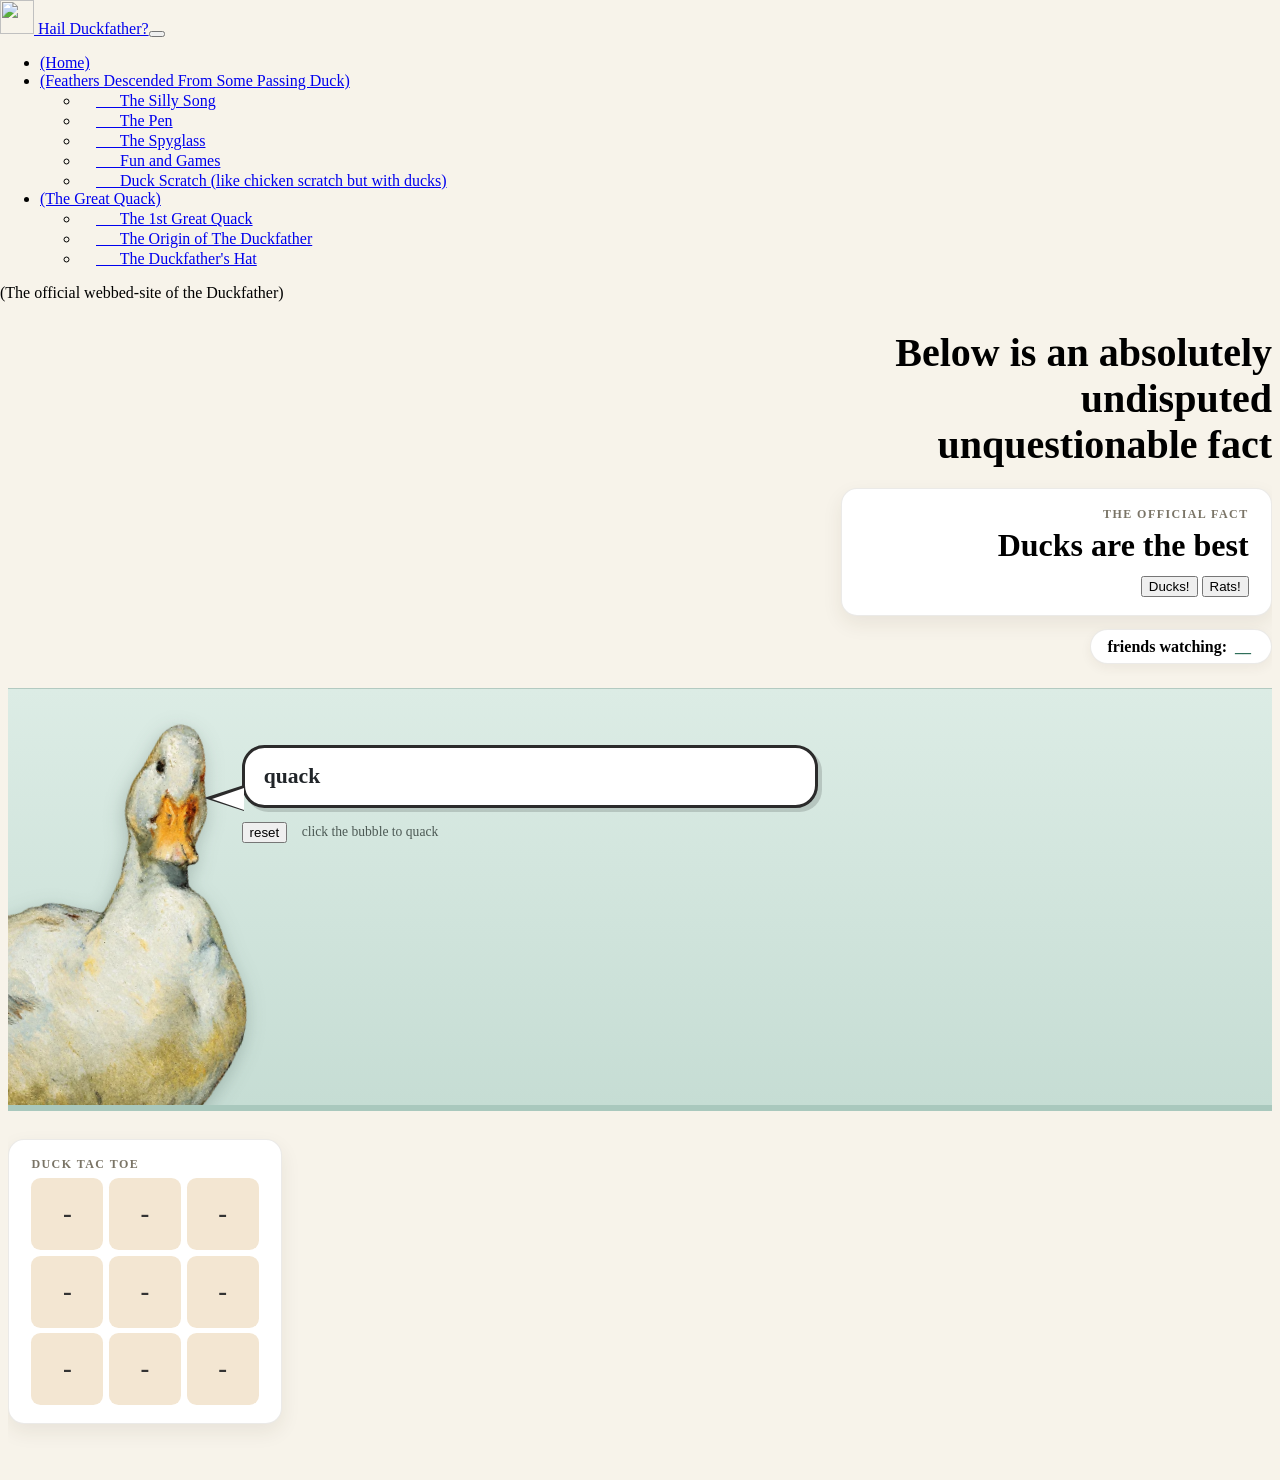
==== commit 335b461f: "Add files via upload" ====
--- a/DatabaseTesting.html
+++ b/DatabaseTesting.html
@@ -26,6 +26,18 @@
     <h1 class="games-title">Below is an absolutely undisputed unquestionable fact</h1>
   </header>
 
+  <section class="container games-fact">
+    <aside class="fact-card games-card">
+      <p class="card-label">the official fact</p>
+      <h2 title="this text is the same no matter which device views this page" id="displayText">Ducks are the best</h2>
+      <div>
+        <button class="btn btn-outline-dark me-2" onclick="duckFunction()">Ducks!</button>
+        <button class="btn btn-outline-dark" onclick="ratFunction()">Rats!</button>
+      </div>
+    </aside>
+    <div class="watchers">friends watching: <span id="usersOnline">__</span></div>
+  </section>
+
   <section class="stage" aria-label="The quacking duck and the official fact">
     <div class="stage-grid">
       <div class="duck-col">
@@ -36,25 +48,14 @@
       </div>
 
       <div class="bubble-col">
-        <div class="bubble" id="bubble"><div class="bubble-text" id="button1">quack</div></div>
+        <button type="button" class="bubble" id="bubble" onclick="quackFunction()" aria-label="Add a quack" title="Add a quack"><span class="bubble-text" id="button1">quack</span></button>
         <div class="bubble-actions">
-          <button class="btn btn-dark btn-lg px-4" id="quackBtn" onclick="quackFunction()">quack!</button>
-          <button class="btn btn-outline-dark btn-lg" id="resetBtn" onclick="resetQuackFunction()">reset</button>
+          <button type="button" class="btn btn-outline-dark" id="resetBtn" onclick="resetQuackFunction()">reset</button>
+          <span class="bubble-tip">click the bubble to quack</span>
         </div>
         <p class="bubble-hint" id="quackHint" hidden>The duck is out of breath. Press reset.</p>
       </div>
 
-      <div class="fact-col">
-        <aside class="fact-card games-card">
-          <p class="card-label">the official fact</p>
-          <h2 title="this text is the same no matter which device views this page" id="displayText">Ducks are the best</h2>
-          <div>
-            <button class="btn btn-outline-dark me-2" onclick="duckFunction()">Ducks!</button>
-            <button class="btn btn-outline-dark" onclick="ratFunction()">Rats!</button>
-          </div>
-        </aside>
-        <div class="watchers">friends watching: <span id="usersOnline">__</span></div>
-      </div>
     </div>
   </section>
 
@@ -108,7 +109,6 @@
 	// ---- The quacking duck: the shared text lives at /button1 and is shown in the speech bubble ----
 	var MAX_QUACK_LENGTH = 1800;   // stops the shared text growing without limit
 	var button1Var = document.getElementById('button1');   // the speech bubble
-	var quackBtn = document.getElementById('quackBtn');
 	var quackHint = document.getElementById('quackHint');
 	var bubbleVar = document.getElementById('bubble');   // the bubble's outer box (animated)
 	var duckVar = document.getElementById('duck');
@@ -119,7 +119,7 @@
 		var changed = button1Var.textContent !== text;
 		button1Var.textContent = text;
 		var full = text.length >= MAX_QUACK_LENGTH;
-		quackBtn.disabled = full;
+		bubbleVar.disabled = full;
 		quackHint.hidden = !full;
 		if (changed && !firstQuackLoad) {
 			[bubbleVar, duckVar].forEach(el => {
--- a/games.css
+++ b/games.css
@@ -72,19 +72,32 @@
 /* ---------------------------------------------------------------- speech bubble */
 .bubble-col { position: relative; z-index: 1; padding-top: calc(var(--w) * .1); padding-bottom: 1rem; }   /* text and buttons stay above the duck */
 .bubble {
+  /* a <button>: reset the browser look, then style it as the speech bubble */
+  appearance: none;
+  display: block;
   position: relative;
-  margin-left: 2.6rem;                       /* room for the tail */
+  width: calc(100% - 2.6rem);                /* a button's width:100% ignores margins, so subtract the tail room */
   max-width: 36rem;
+  margin: 0 0 0 2.6rem;                      /* room for the tail */
+  padding: 0;
+  font: inherit;
+  color: #212529;
+  text-align: left;
+  cursor: pointer;
   background: #fff;
   border: 3px solid #2b2b2b;
   border-radius: 1.4rem;
   box-shadow: 4px 4px 0 rgba(0, 0, 0, .15);
+  transition: transform .12s, box-shadow .12s;
 }
+.bubble:hover  { transform: translateY(-2px); box-shadow: 4px 6px 0 rgba(0, 0, 0, .18); }
+.bubble:active { transform: translateY(1px) scale(.99); box-shadow: 2px 2px 0 rgba(0, 0, 0, .15); }
+.bubble:focus-visible { outline: 3px solid #2f6f5a; outline-offset: 3px; }
+.bubble:disabled { cursor: not-allowed; opacity: .75; transform: none; box-shadow: 4px 4px 0 rgba(0, 0, 0, .15); }
+/* The text decides the height, so the bubble grows with every quack. */
 .bubble-text {
-  max-height: 10rem;
-  overflow-y: auto;
+  display: block;
   padding: .9rem 1.2rem;
-  border-radius: inherit;
   font-size: clamp(1rem, 2.4vw, 1.35rem);
   font-weight: 600;
   line-height: 1.3;
@@ -101,7 +114,8 @@
 }
 .bubble::before { left: -2.55rem; margin-top: -.15rem; border-width: .85rem 2.5rem .85rem 0; border-right-color: #2b2b2b; }
 .bubble::after  { left: -2.05rem; border-width: .7rem 2.05rem .7rem 0; border-right-color: #fff; }
-.bubble-actions { margin: .9rem 0 0 2.6rem; display: flex; flex-wrap: wrap; gap: .5rem; }
+.bubble-actions { margin: .9rem 0 0 2.6rem; display: flex; flex-wrap: wrap; align-items: center; gap: .5rem .9rem; }
+.bubble-tip { font-size: .85rem; color: #4d5a55; }
 .bubble-hint { margin: .5rem 0 0 2.6rem; font-size: .85rem; color: #4d5a55; }
 
 @keyframes bubble-pop { 0% { transform: scale(.96); } 50% { transform: scale(1.03); } 100% { transform: scale(1); } }
@@ -116,19 +130,15 @@
 }
 
 /* ----------------------------------------------------------------- official fact */
-.fact-col {
-  position: relative;
-  z-index: 1;
-  grid-column: 1 / -1;
-  justify-self: end;
-  width: min(calc(100% - var(--w) * .5 - .5rem), 24rem);   /* keeps clear of the duck on narrow screens */
-  margin: 0 0 1.25rem;
+/* Its own row above the duck, pushed to the right edge. */
+.games-fact {
   display: flex;
   flex-direction: column;
   align-items: flex-end;
   gap: .85rem;
+  padding-bottom: 1.5rem;
 }
-.fact-card { width: 100%; text-align: right; }
+.fact-card { width: min(100%, 24rem); text-align: right; }
 .fact-card h2 { margin: 0 0 .75rem; font-size: clamp(1.4rem, 3vw, 2rem); font-weight: 700; }
 
 /* --------------------------------------------------------------------- lower area */
@@ -169,17 +179,5 @@
 .ttt-board .buttonDuck:hover { background: #ecd8b9; }
 
 /* ------------------------------------------------------------------------ desktop */
-@media (min-width: 992px) {
-  .stage-grid {
-    grid-template-columns: calc(var(--w) * .46) minmax(0, 36rem) minmax(0, 1fr);
-    padding-right: 2rem;
-  }
-  .fact-col {
-    grid-column: 3;
-    grid-row: 1;
-    align-self: center;
-    width: min(100%, 24rem);
-    margin: 0;
-  }
-}
 @media (min-width: 768px) { .ttt-card { --cell: 4.5rem; } }
+@media (min-width: 992px) { .stage-grid { padding-right: 2rem; } }
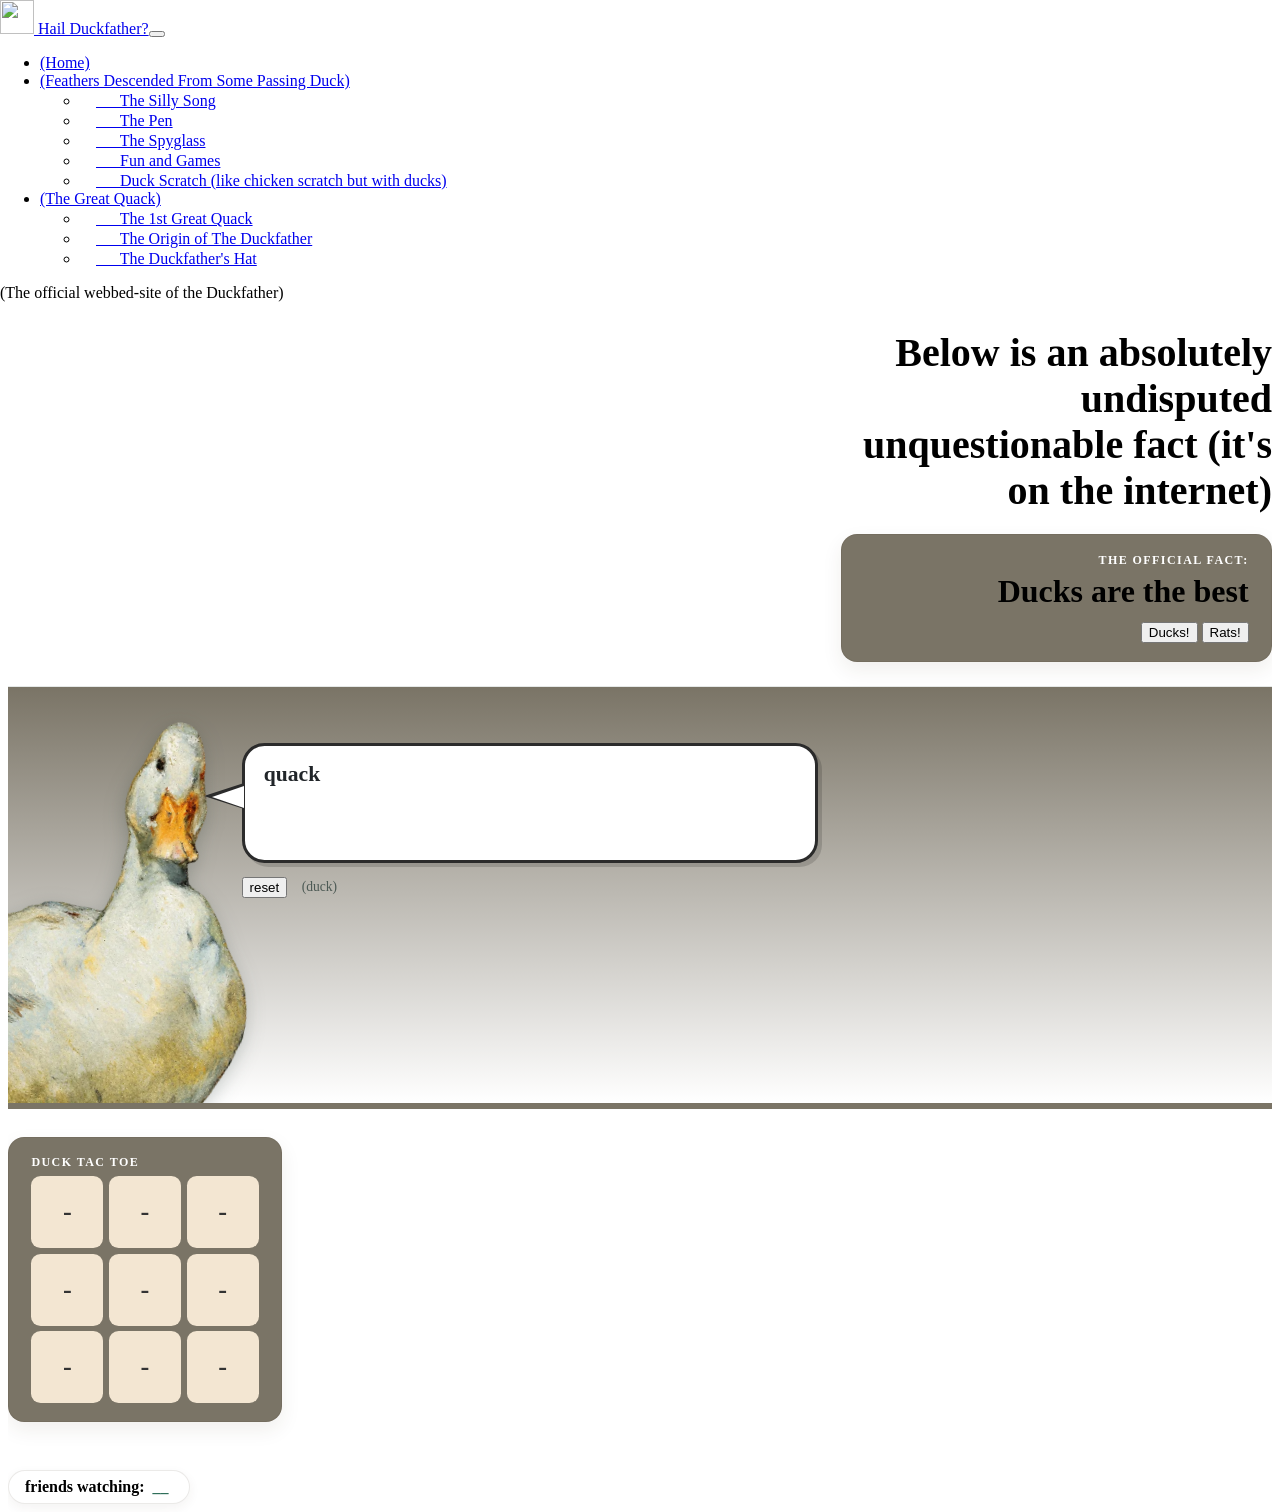
==== commit 0a560ab0: "Update DatabaseTesting.html" ====
--- a/DatabaseTesting.html
+++ b/DatabaseTesting.html
@@ -23,19 +23,18 @@
 <main class="games">
 
   <header class="container games-header">
-    <h1 class="games-title">Below is an absolutely undisputed unquestionable fact</h1>
+    <h1 class="games-title">Below is an absolutely undisputed unquestionable fact (it's on the internet)</h1>
   </header>
 
   <section class="container games-fact">
     <aside class="fact-card games-card">
-      <p class="card-label">the official fact</p>
+      <p class="card-label">the official fact:</p>
       <h2 title="this text is the same no matter which device views this page" id="displayText">Ducks are the best</h2>
       <div>
         <button class="btn btn-outline-dark me-2" onclick="duckFunction()">Ducks!</button>
         <button class="btn btn-outline-dark" onclick="ratFunction()">Rats!</button>
       </div>
     </aside>
-    <div class="watchers">friends watching: <span id="usersOnline">__</span></div>
   </section>
 
   <section class="stage" aria-label="The quacking duck and the official fact">
@@ -51,9 +50,9 @@
         <button type="button" class="bubble" id="bubble" onclick="quackFunction()" aria-label="Add a quack" title="Add a quack"><span class="bubble-text" id="button1">quack</span></button>
         <div class="bubble-actions">
           <button type="button" class="btn btn-outline-dark" id="resetBtn" onclick="resetQuackFunction()">reset</button>
-          <span class="bubble-tip">click the bubble to quack</span>
+          <span class="bubble-tip">(duck)</span>
         </div>
-        <p class="bubble-hint" id="quackHint" hidden>The duck is out of breath. Press reset.</p>
+        <p class="bubble-hint" id="quackHint" hidden>The duck is out of breath!!</p>
       </div>
 
     </div>
@@ -75,6 +74,7 @@
       </div>
     </div>
   </section>
+  <div class="watchers">friends watching: <span id="usersOnline">__</span></div>
 </main>
 
   <!-- The core Firebase JS SDK is always required and must be listed first -->
--- a/games.css
+++ b/games.css
@@ -3,7 +3,7 @@
  * Loaded after site.css, so it can override it.
  */
 
-.games-page { background: #f7f3ea; }
+.games-page { background: #fff; }
 
 /* ----------------------------------------------------------------- shared bits */
 .card-label {
@@ -12,10 +12,10 @@
   font-weight: 700;
   letter-spacing: .12em;
   text-transform: uppercase;
-  color: #7a7466;
+  color: #fff;
 }
 .games-card {
-  background: #fff;
+  background: #7a7466;
   border: 1px solid rgba(60, 50, 30, .1);
   border-radius: 1rem;
   box-shadow: 0 .5rem 1.25rem rgba(60, 50, 30, .08);
@@ -41,9 +41,9 @@
   position: relative;
   overflow: hidden;                          /* clips the duck at the screen edge and the bottom */
   padding-top: 1rem;
-  background: linear-gradient(180deg, #dcece5 0%, #c6ddd4 100%);
+  background: linear-gradient(180deg, #7a7466 0%, #fff 100%);
   border-top: 1px solid rgba(40, 70, 60, .12);
-  border-bottom: 6px solid #a9c8bd;
+  border-bottom: 6px solid #7a7466;
 }
 .stage-grid {
   display: grid;
@@ -97,6 +97,7 @@
 /* The text decides the height, so the bubble grows with every quack. */
 .bubble-text {
   display: block;
+  min-height: calc(2 * 1.3em + 1.8rem);   /* two lines of text plus the top and bottom padding */
   padding: .9rem 1.2rem;
   font-size: clamp(1rem, 2.4vw, 1.35rem);
   font-weight: 600;
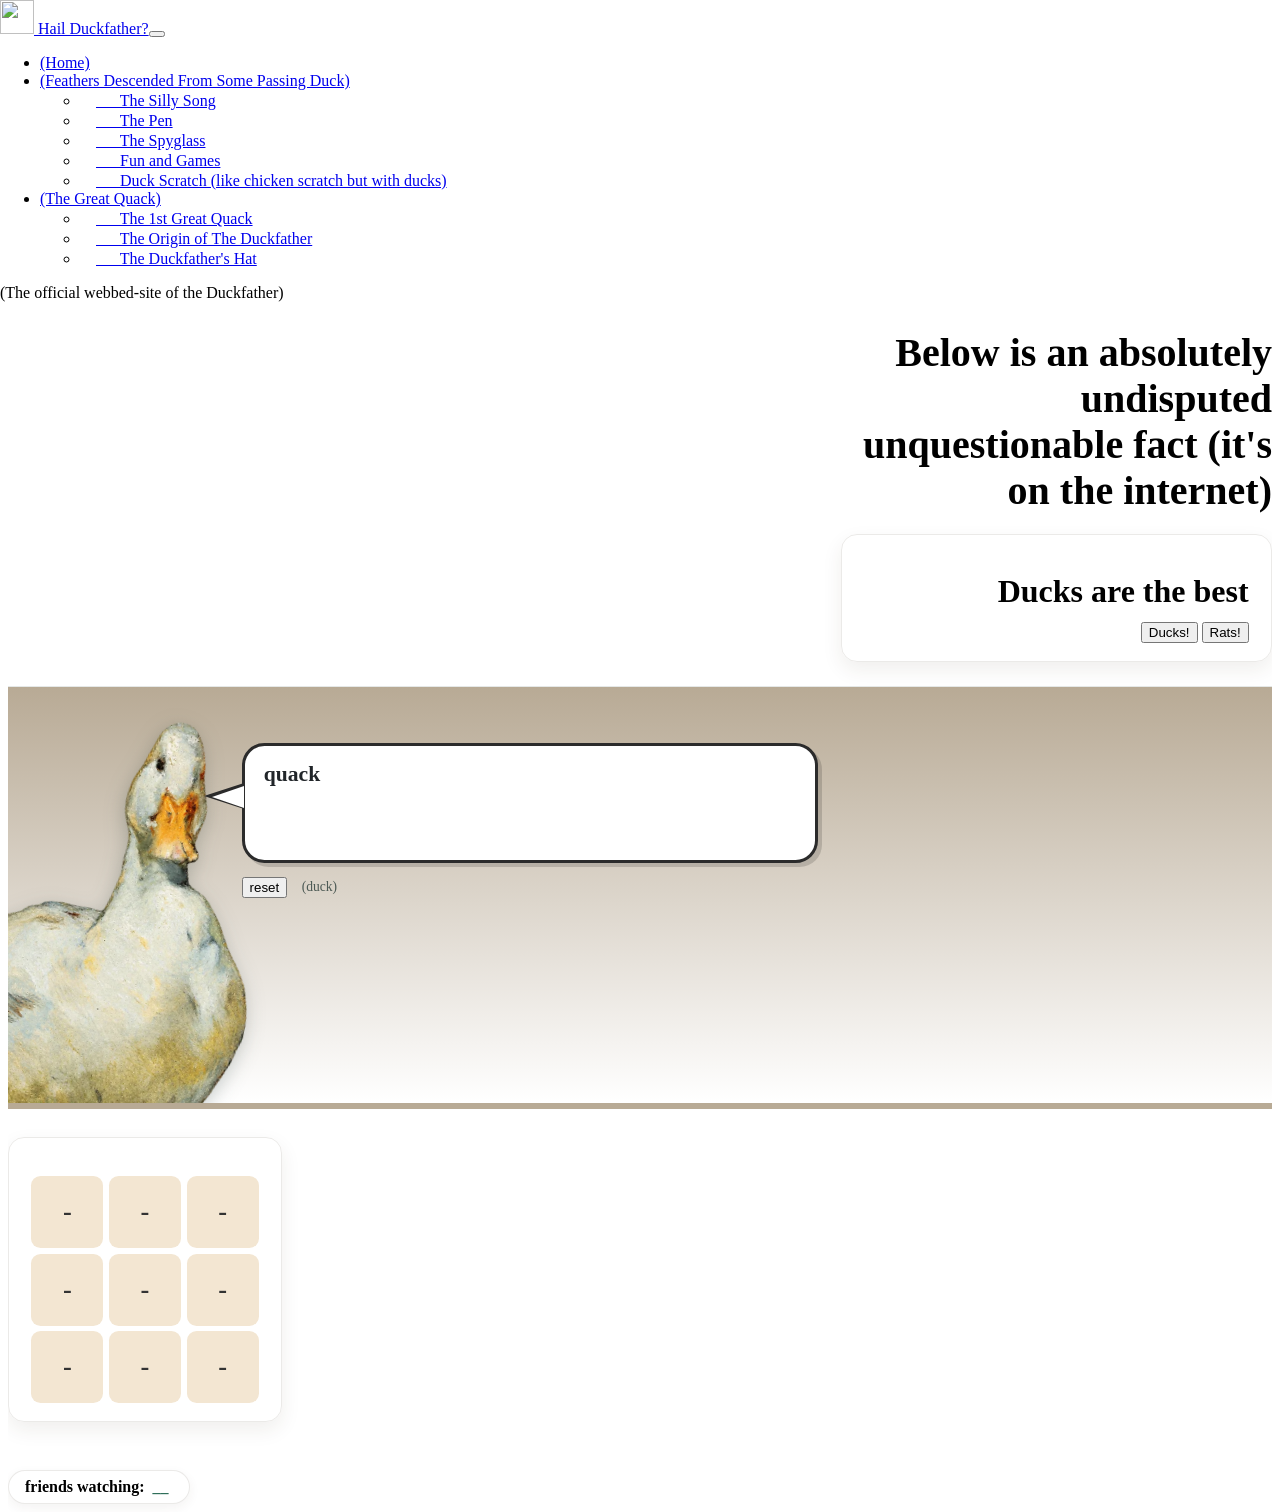
==== commit 7e9c2aa4: "Update DatabaseTesting.html" ====
--- a/DatabaseTesting.html
+++ b/DatabaseTesting.html
@@ -31,8 +31,8 @@
       <p class="card-label">the official fact:</p>
       <h2 title="this text is the same no matter which device views this page" id="displayText">Ducks are the best</h2>
       <div>
-        <button class="btn btn-outline-dark me-2" onclick="duckFunction()">Ducks!</button>
-        <button class="btn btn-outline-dark" onclick="ratFunction()">Rats!</button>
+        <button class="btn buttonDuck me-2" onclick="duckFunction()">Ducks!</button>
+        <button class="btn buttonDuck" onclick="ratFunction()">Rats!</button>
       </div>
     </aside>
   </section>
@@ -49,7 +49,7 @@
       <div class="bubble-col">
         <button type="button" class="bubble" id="bubble" onclick="quackFunction()" aria-label="Add a quack" title="Add a quack"><span class="bubble-text" id="button1">quack</span></button>
         <div class="bubble-actions">
-          <button type="button" class="btn btn-outline-dark" id="resetBtn" onclick="resetQuackFunction()">reset</button>
+          <button type="button" class="btn buttonDuck" id="resetBtn" onclick="resetQuackFunction()">reset</button>
           <span class="bubble-tip">(duck)</span>
         </div>
         <p class="bubble-hint" id="quackHint" hidden>The duck is out of breath!!</p>
--- a/games.css
+++ b/games.css
@@ -15,7 +15,7 @@
   color: #fff;
 }
 .games-card {
-  background: #7a7466;
+  background: ##b8aa95;
   border: 1px solid rgba(60, 50, 30, .1);
   border-radius: 1rem;
   box-shadow: 0 .5rem 1.25rem rgba(60, 50, 30, .08);
@@ -41,9 +41,9 @@
   position: relative;
   overflow: hidden;                          /* clips the duck at the screen edge and the bottom */
   padding-top: 1rem;
-  background: linear-gradient(180deg, #7a7466 0%, #fff 100%);
+  background: linear-gradient(180deg, #b8aa95 0%, #fff 100%);
   border-top: 1px solid rgba(40, 70, 60, .12);
-  border-bottom: 6px solid #7a7466;
+  border-bottom: 6px solid #b8aa95;
 }
 .stage-grid {
   display: grid;
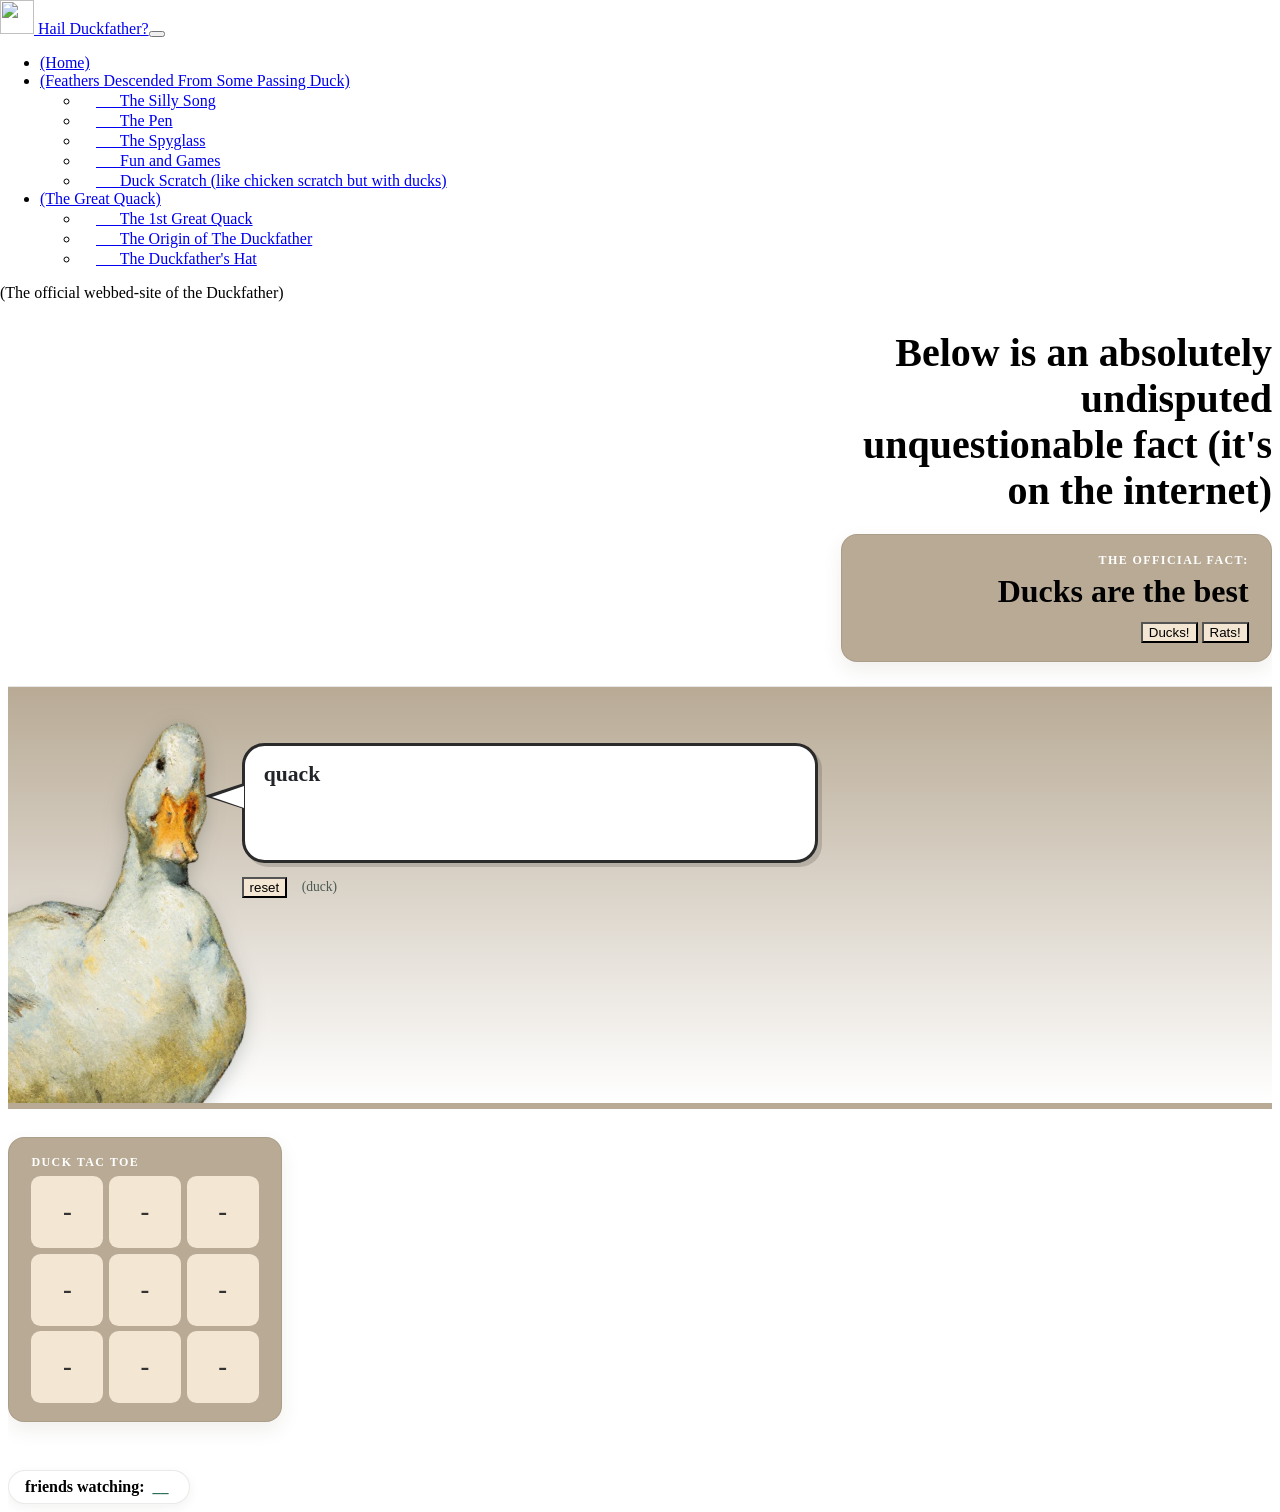
==== commit 408e3139: "Update DatabaseTesting.html" ====
--- a/DatabaseTesting.html
+++ b/DatabaseTesting.html
@@ -31,8 +31,8 @@
       <p class="card-label">the official fact:</p>
       <h2 title="this text is the same no matter which device views this page" id="displayText">Ducks are the best</h2>
       <div>
-        <button class="btn buttonDuck me-2" onclick="duckFunction()">Ducks!</button>
-        <button class="btn buttonDuck" onclick="ratFunction()">Rats!</button>
+        <button class="btn btn-outline-dark me-2" onclick="duckFunction()" style="background-color: #f3e6d2;">Ducks!</button>
+        <button class="btn btn-outline-dark" onclick="ratFunction()" style="background-color: #f3e6d2;">Rats!</button>
       </div>
     </aside>
   </section>
@@ -49,7 +49,7 @@
       <div class="bubble-col">
         <button type="button" class="bubble" id="bubble" onclick="quackFunction()" aria-label="Add a quack" title="Add a quack"><span class="bubble-text" id="button1">quack</span></button>
         <div class="bubble-actions">
-          <button type="button" class="btn buttonDuck" id="resetBtn" onclick="resetQuackFunction()">reset</button>
+          <button type="button" class="btn btn-outline-dark" id="resetBtn" onclick="resetQuackFunction()" style="background-color: #f3e6d2;">reset</button>
           <span class="bubble-tip">(duck)</span>
         </div>
         <p class="bubble-hint" id="quackHint" hidden>The duck is out of breath!!</p>
--- a/games.css
+++ b/games.css
@@ -15,7 +15,7 @@
   color: #fff;
 }
 .games-card {
-  background: ##b8aa95;
+  background: #b8aa95;
   border: 1px solid rgba(60, 50, 30, .1);
   border-radius: 1rem;
   box-shadow: 0 .5rem 1.25rem rgba(60, 50, 30, .08);
